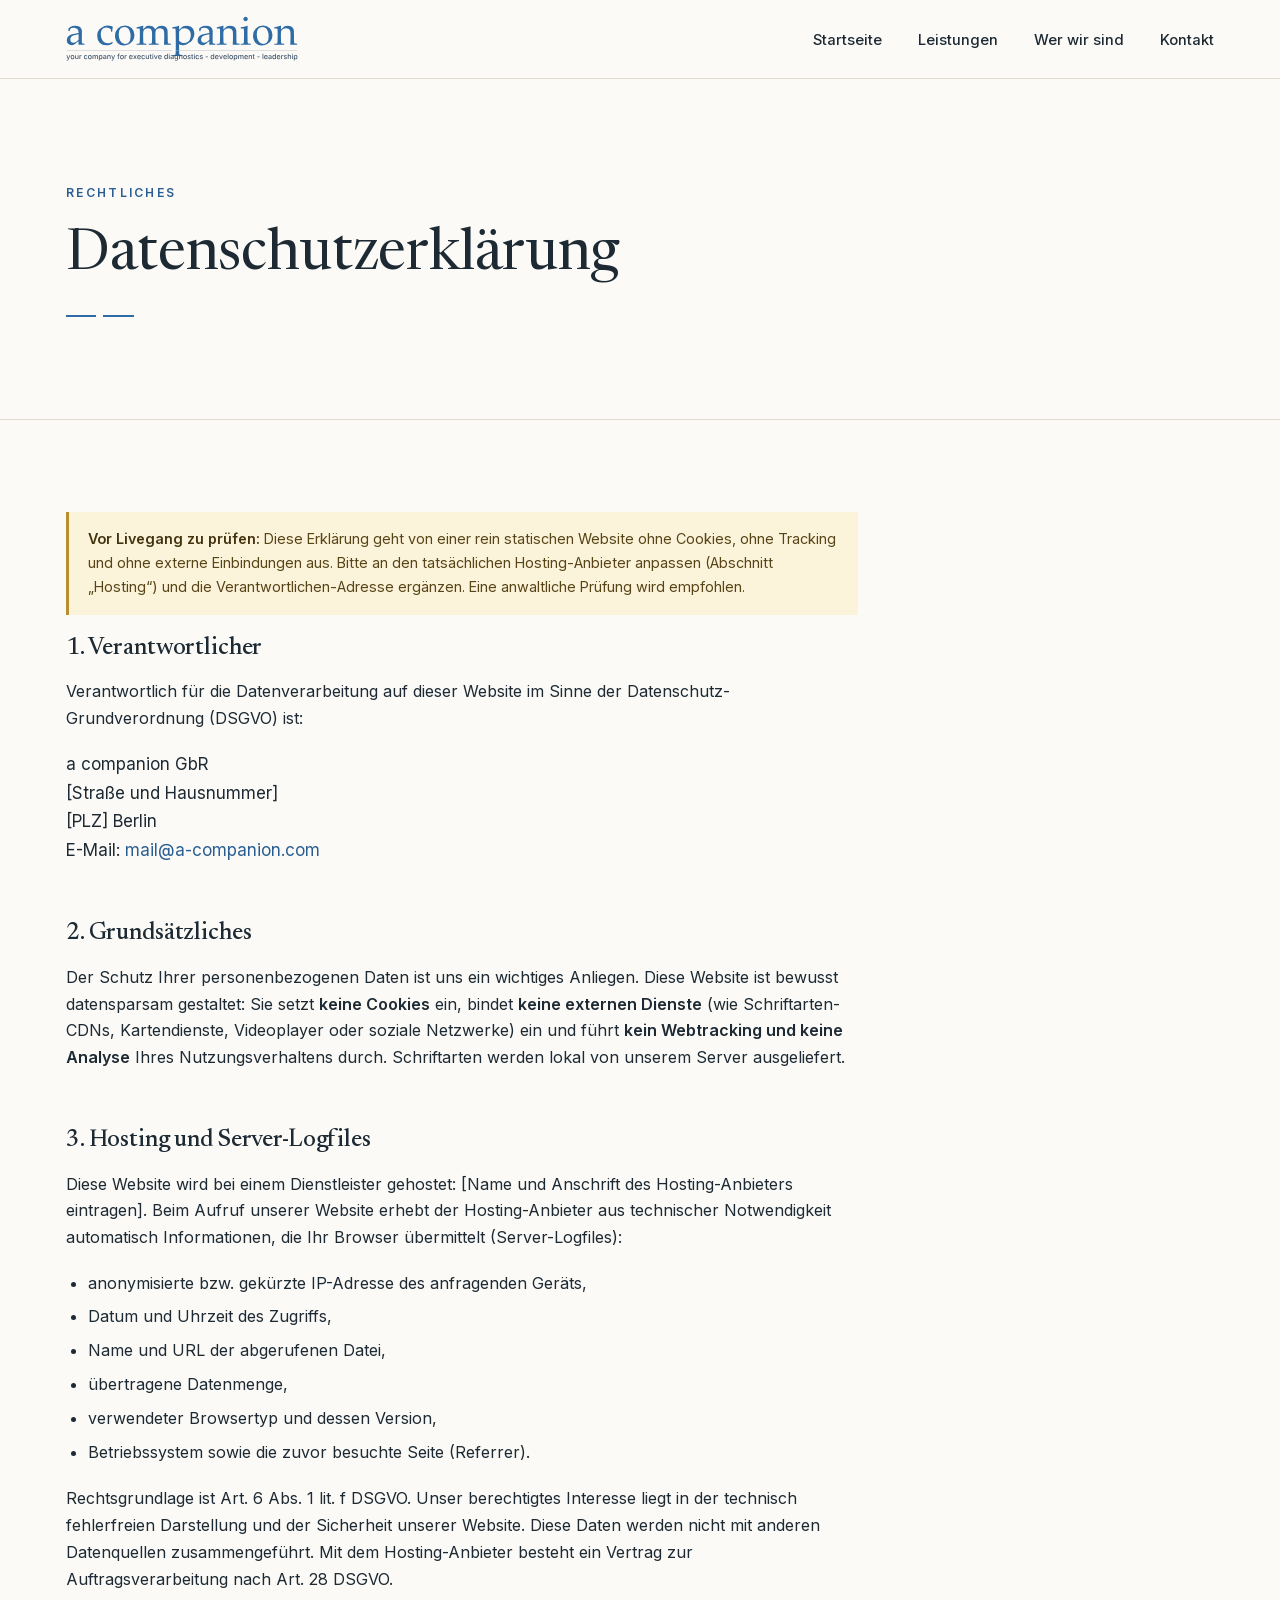
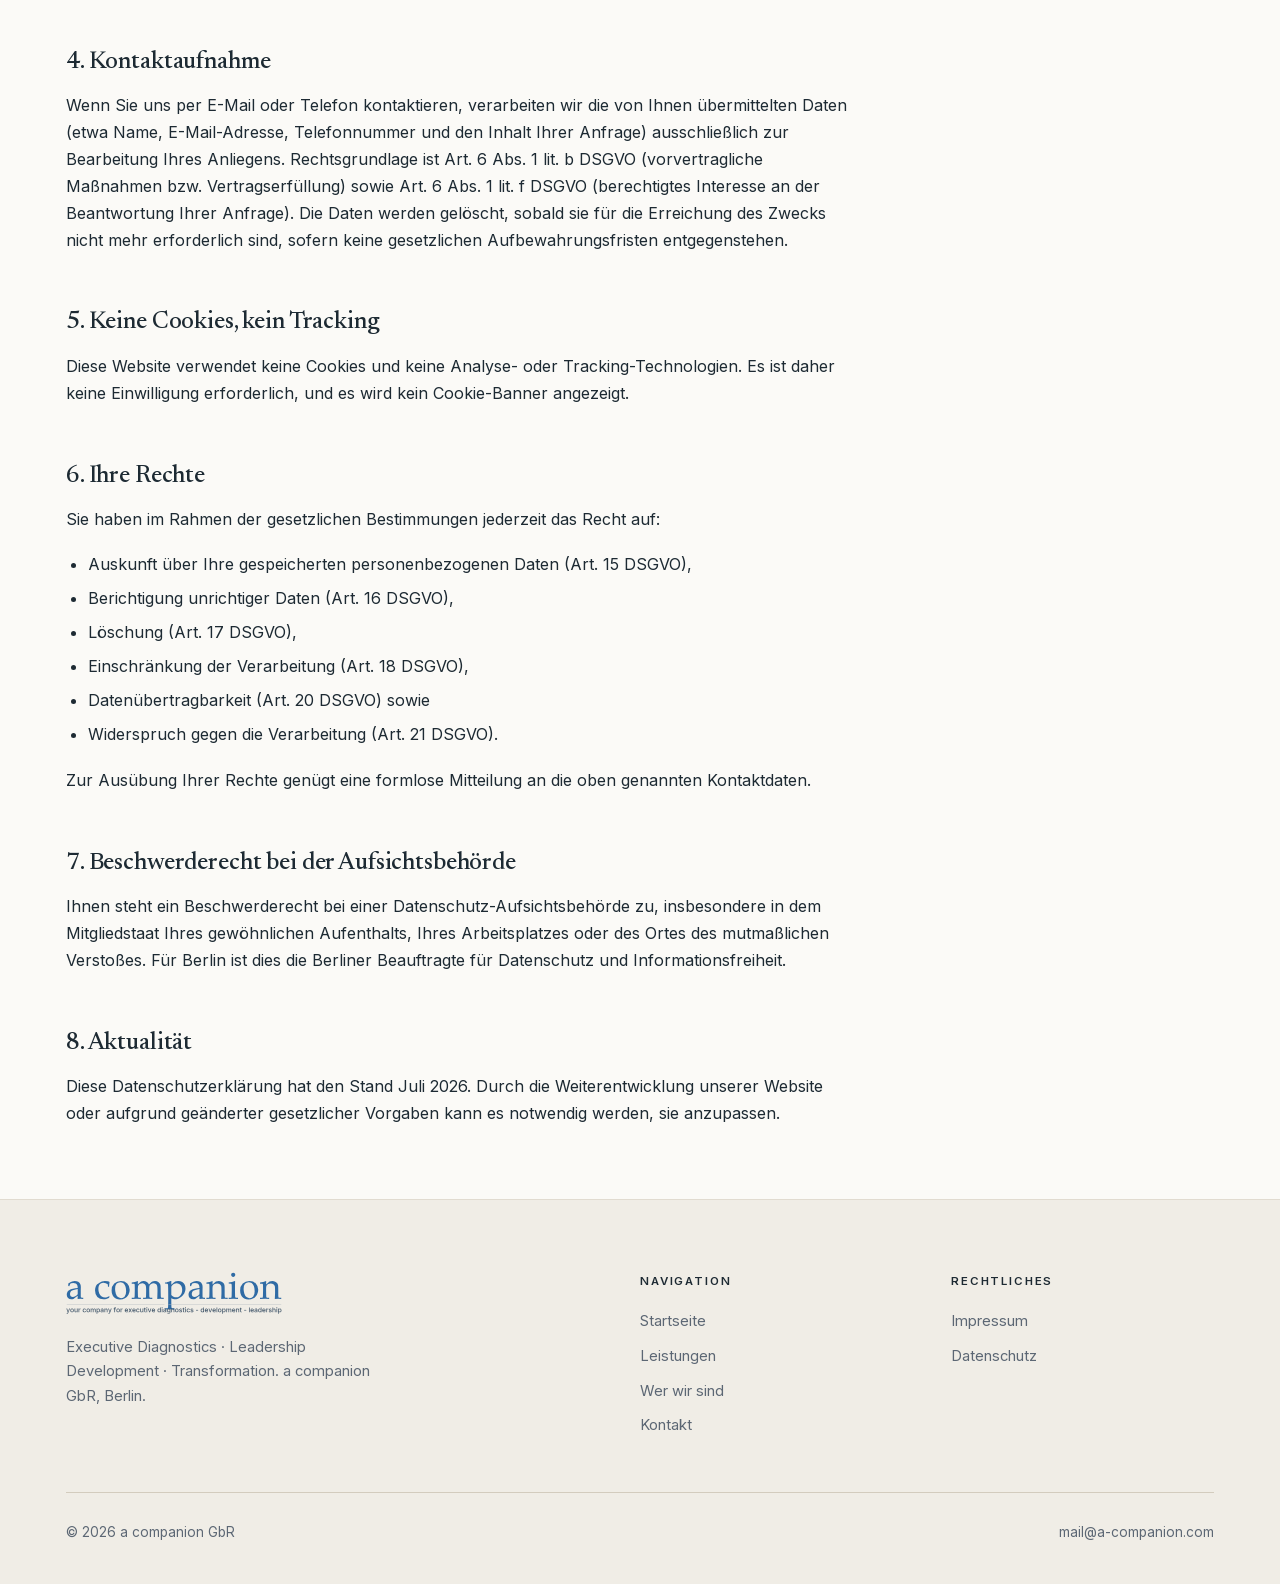
==== datenschutz.html @ d41bb412 "a companion — Website (erste Version zur Kundenabstimmung) Statische Website (HTML/CSS, kein Build):" ====
<!DOCTYPE html>
<html lang="de">
<head>
<meta charset="utf-8">
<meta name="viewport" content="width=device-width, initial-scale=1">
<title>Datenschutz — a companion</title>
<meta name="description" content="Datenschutzerklärung der a companion GbR, Berlin.">
<meta name="robots" content="noindex">
<link rel="canonical" href="https://www.a-companion.com/datenschutz.html">
<link rel="icon" href="favicon.svg" type="image/svg+xml">
<link rel="stylesheet" href="assets/css/style.css">
</head>
<body>

<a class="skip-link" href="#main">Zum Inhalt springen</a>

<header class="site-header">
  <div class="container site-header__inner">
    <a class="site-logo" href="index.html" aria-label="a companion — zur Startseite">
      <img src="assets/img/logo-a-companion-full.svg" alt="a companion — your company for executive diagnostics, development, leadership" width="232" height="46">
    </a>
    <button class="nav-toggle" aria-expanded="false" aria-controls="nav">Menü</button>
    <nav class="nav" id="nav" aria-label="Hauptnavigation">
      <ul>
        <li><a href="index.html">Startseite</a></li>
        <li><a href="leistungen.html">Leistungen</a></li>
        <li><a href="wer-wir-sind.html">Wer wir sind</a></li>
        <li><a href="kontakt.html">Kontakt</a></li>
      </ul>
    </nav>
  </div>
</header>

<main id="main">
  <section class="page-head">
    <div class="container">
      <p class="eyebrow">Rechtliches</p>
      <h1>Datenschutzerklärung</h1>
      <hr class="rule">
    </div>
  </section>

  <section class="section section--tight">
    <div class="container">
      <div class="legal">

        <div class="todo">
          <strong>Vor Livegang zu prüfen:</strong> Diese Erklärung geht von einer
          rein statischen Website ohne Cookies, ohne Tracking und ohne externe
          Einbindungen aus. Bitte an den tatsächlichen Hosting-Anbieter anpassen
          (Abschnitt „Hosting“) und die Verantwortlichen-Adresse ergänzen.
          Eine anwaltliche Prüfung wird empfohlen.
        </div>

        <h2>1. Verantwortlicher</h2>
        <p>
          Verantwortlich für die Datenverarbeitung auf dieser Website im Sinne
          der Datenschutz-Grundverordnung (DSGVO) ist:
        </p>
        <address>
          a companion GbR<br>
          [Straße und Hausnummer]<br>
          [PLZ] Berlin<br>
          E-Mail: <a href="mailto:mail@a-companion.com">mail@a-companion.com</a>
        </address>

        <h2>2. Grundsätzliches</h2>
        <p>
          Der Schutz Ihrer personenbezogenen Daten ist uns ein wichtiges
          Anliegen. Diese Website ist bewusst datensparsam gestaltet: Sie setzt
          <strong>keine Cookies</strong> ein, bindet <strong>keine externen
          Dienste</strong> (wie Schriftarten-CDNs, Kartendienste, Videoplayer
          oder soziale Netzwerke) ein und führt <strong>kein Webtracking und
          keine Analyse</strong> Ihres Nutzungsverhaltens durch. Schriftarten
          werden lokal von unserem Server ausgeliefert.
        </p>

        <h2>3. Hosting und Server-Logfiles</h2>
        <p>
          Diese Website wird bei einem Dienstleister gehostet:
          [Name und Anschrift des Hosting-Anbieters eintragen]. Beim Aufruf
          unserer Website erhebt der Hosting-Anbieter aus technischer
          Notwendigkeit automatisch Informationen, die Ihr Browser übermittelt
          (Server-Logfiles):
        </p>
        <ul>
          <li>anonymisierte bzw. gekürzte IP-Adresse des anfragenden Geräts,</li>
          <li>Datum und Uhrzeit des Zugriffs,</li>
          <li>Name und URL der abgerufenen Datei,</li>
          <li>übertragene Datenmenge,</li>
          <li>verwendeter Browsertyp und dessen Version,</li>
          <li>Betriebssystem sowie die zuvor besuchte Seite (Referrer).</li>
        </ul>
        <p>
          Rechtsgrundlage ist Art. 6 Abs. 1 lit. f DSGVO. Unser berechtigtes
          Interesse liegt in der technisch fehlerfreien Darstellung und der
          Sicherheit unserer Website. Diese Daten werden nicht mit anderen
          Datenquellen zusammengeführt. Mit dem Hosting-Anbieter besteht ein
          Vertrag zur Auftragsverarbeitung nach Art. 28 DSGVO.
        </p>

        <h2>4. Kontaktaufnahme</h2>
        <p>
          Wenn Sie uns per E-Mail oder Telefon kontaktieren, verarbeiten wir die
          von Ihnen übermittelten Daten (etwa Name, E-Mail-Adresse,
          Telefonnummer und den Inhalt Ihrer Anfrage) ausschließlich zur
          Bearbeitung Ihres Anliegens. Rechtsgrundlage ist Art. 6 Abs. 1 lit. b
          DSGVO (vorvertragliche Maßnahmen bzw. Vertragserfüllung) sowie
          Art. 6 Abs. 1 lit. f DSGVO (berechtigtes Interesse an der Beantwortung
          Ihrer Anfrage). Die Daten werden gelöscht, sobald sie für die
          Erreichung des Zwecks nicht mehr erforderlich sind, sofern keine
          gesetzlichen Aufbewahrungsfristen entgegenstehen.
        </p>

        <h2>5. Keine Cookies, kein Tracking</h2>
        <p>
          Diese Website verwendet keine Cookies und keine Analyse- oder
          Tracking-Technologien. Es ist daher keine Einwilligung erforderlich,
          und es wird kein Cookie-Banner angezeigt.
        </p>

        <h2>6. Ihre Rechte</h2>
        <p>
          Sie haben im Rahmen der gesetzlichen Bestimmungen jederzeit das Recht
          auf:
        </p>
        <ul>
          <li>Auskunft über Ihre gespeicherten personenbezogenen Daten (Art. 15 DSGVO),</li>
          <li>Berichtigung unrichtiger Daten (Art. 16 DSGVO),</li>
          <li>Löschung (Art. 17 DSGVO),</li>
          <li>Einschränkung der Verarbeitung (Art. 18 DSGVO),</li>
          <li>Datenübertragbarkeit (Art. 20 DSGVO) sowie</li>
          <li>Widerspruch gegen die Verarbeitung (Art. 21 DSGVO).</li>
        </ul>
        <p>
          Zur Ausübung Ihrer Rechte genügt eine formlose Mitteilung an die oben
          genannten Kontaktdaten.
        </p>

        <h2>7. Beschwerderecht bei der Aufsichtsbehörde</h2>
        <p>
          Ihnen steht ein Beschwerderecht bei einer Datenschutz-Aufsichtsbehörde
          zu, insbesondere in dem Mitgliedstaat Ihres gewöhnlichen Aufenthalts,
          Ihres Arbeitsplatzes oder des Ortes des mutmaßlichen Verstoßes. Für
          Berlin ist dies die Berliner Beauftragte für Datenschutz und
          Informationsfreiheit.
        </p>

        <h2>8. Aktualität</h2>
        <p>
          Diese Datenschutzerklärung hat den Stand Juli 2026. Durch die
          Weiterentwicklung unserer Website oder aufgrund geänderter gesetzlicher
          Vorgaben kann es notwendig werden, sie anzupassen.
        </p>

      </div>
    </div>
  </section>
</main>

<footer class="site-footer">
  <div class="container">
    <div class="site-footer__grid">
      <div class="site-footer__brand">
        <img src="assets/img/logo-a-companion-full.svg" alt="a companion" width="216" height="43" loading="lazy">
        <p>Executive Diagnostics · Leadership Development · Transformation. a companion GbR, Berlin.</p>
      </div>
      <div>
        <p class="footer-head">Navigation</p>
        <ul>
          <li><a href="index.html">Startseite</a></li>
          <li><a href="leistungen.html">Leistungen</a></li>
          <li><a href="wer-wir-sind.html">Wer wir sind</a></li>
          <li><a href="kontakt.html">Kontakt</a></li>
        </ul>
      </div>
      <div>
        <p class="footer-head">Rechtliches</p>
        <ul>
          <li><a href="impressum.html">Impressum</a></li>
          <li><a href="datenschutz.html">Datenschutz</a></li>
        </ul>
      </div>
    </div>
    <div class="site-footer__bottom">
      <span>© 2026 a companion GbR</span>
      <span><a href="mailto:mail@a-companion.com">mail@a-companion.com</a></span>
    </div>
  </div>
</footer>

<script src="assets/js/nav.js" defer></script>
</body>
</html>
---- assets/css/style.css ----
/* ==========================================================================
   a companion — Stylesheet
   Editorial-Advisory-Design. Navy-dominant, warme Neutraltöne, Newsreader/Inter.
   Farben aus dem Logo: Blau #5A83AB. Bewusst ein einziger, heller Bildwelt-Modus
   mit dunklen Navy-Sektionen (wie eine gedruckte Publikation).
   ========================================================================== */

/* --- Fonts (selbst gehostet — keine externen Requests, DSGVO) -------------- */

@font-face {
  font-family: 'Newsreader';
  font-style: normal;
  font-weight: 400 600;
  font-display: swap;
  src: url(../fonts/newsreader-normal-latin.woff2) format('woff2');
  unicode-range: U+0000-00FF, U+0131, U+0152-0153, U+02BB-02BC, U+02C6, U+02DA, U+02DC, U+0304, U+0308, U+0329, U+2000-206F, U+20AC, U+2122, U+2191, U+2193, U+2212, U+2215, U+FEFF, U+FFFD;
}
@font-face {
  font-family: 'Newsreader';
  font-style: normal;
  font-weight: 400 600;
  font-display: swap;
  src: url(../fonts/newsreader-normal-latin-ext.woff2) format('woff2');
  unicode-range: U+0100-02BA, U+02BD-02C5, U+02C7-02CC, U+02CE-02D7, U+02DD-02FF, U+0304, U+0308, U+0329, U+1D00-1DBF, U+1E00-1E9F, U+1EF2-1EFF, U+2020, U+20A0-20AB, U+20AD-20C0, U+2113, U+2C60-2C7F, U+A720-A7FF;
}
@font-face {
  font-family: 'Newsreader';
  font-style: italic;
  font-weight: 400 600;
  font-display: swap;
  src: url(../fonts/newsreader-italic-latin.woff2) format('woff2');
  unicode-range: U+0000-00FF, U+0131, U+0152-0153, U+02BB-02BC, U+02C6, U+02DA, U+02DC, U+0304, U+0308, U+0329, U+2000-206F, U+20AC, U+2122, U+2191, U+2193, U+2212, U+2215, U+FEFF, U+FFFD;
}
@font-face {
  font-family: 'Newsreader';
  font-style: italic;
  font-weight: 400 600;
  font-display: swap;
  src: url(../fonts/newsreader-italic-latin-ext.woff2) format('woff2');
  unicode-range: U+0100-02BA, U+02BD-02C5, U+02C7-02CC, U+02CE-02D7, U+02DD-02FF, U+0304, U+0308, U+0329, U+1D00-1DBF, U+1E00-1E9F, U+1EF2-1EFF, U+2020, U+20A0-20AB, U+20AD-20C0, U+2113, U+2C60-2C7F, U+A720-A7FF;
}
@font-face {
  font-family: 'Inter';
  font-style: normal;
  font-weight: 400 600;
  font-display: swap;
  src: url(../fonts/inter-var-latin.woff2) format('woff2');
  unicode-range: U+0000-00FF, U+0131, U+0152-0153, U+02BB-02BC, U+02C6, U+02DA, U+02DC, U+0304, U+0308, U+0329, U+2000-206F, U+20AC, U+2122, U+2191, U+2193, U+2212, U+2215, U+FEFF, U+FFFD;
}
@font-face {
  font-family: 'Inter';
  font-style: normal;
  font-weight: 400 600;
  font-display: swap;
  src: url(../fonts/inter-var-latin-ext.woff2) format('woff2');
  unicode-range: U+0100-02BA, U+02BD-02C5, U+02C7-02CC, U+02CE-02D7, U+02DD-02FF, U+0304, U+0308, U+0329, U+1D00-1DBF, U+1E00-1E9F, U+1EF2-1EFF, U+2020, U+20A0-20AB, U+20AD-20C0, U+2113, U+2C60-2C7F, U+A720-A7FF;
}

/* --- Design Tokens -------------------------------------------------------- */

:root {
  /* Ground & Flächen — warm gewählt, nicht kaltes Grau */
  --paper:      #FBFAF7;   /* warmes Off-White, Hauptfläche */
  --tint:       #F0EDE6;   /* warmes Elfenbein, ruhige Abschnitte */
  --surface:    #FFFFFF;   /* Karten auf getönten Flächen */

  /* Tinten */
  --ink:        #1D2A33;   /* Fließtext, Überschriften (12.9:1 auf paper) */
  --muted:      #5C6774;   /* Sekundärtext (5.6:1 auf paper) */

  /* Navy — dunkle Sektionen */
  --navy:       #142A3E;   /* Hero, dunkle Flächen */
  --navy-2:     #1C3A54;

  /* Blau — aus dem Logo (kräftigere Fassung) */
  --blue:       #2F6BA5;   /* nur Deko, Linien, Großschrift */
  --blue-ink:   #2A5E92;   /* Links/Kleinakzente auf hell (6.3:1) */
  --blue-soft:  #9DBBD6;   /* Eyebrows/Akzente auf Navy (7.4:1) */

  /* Linien */
  --line:       #E1DBD0;   /* warme Haarlinie auf hell */
  --line-2:     #D3CCBE;
  --line-dark:  rgba(157,187,214,.24);

  /* Typo */
  --serif: 'Newsreader', 'Iowan Old Style', Georgia, 'Times New Roman', serif;
  --sans:  'Inter', -apple-system, BlinkMacSystemFont, 'Segoe UI', Roboto, Helvetica, Arial, sans-serif;

  /* Raum */
  --container: 1200px;
  --gutter: 26px;
  --section: 120px;
}

@media (max-width: 900px) {
  :root { --section: 76px; --gutter: 20px; }
}

/* --- Reset ---------------------------------------------------------------- */

*, *::before, *::after { box-sizing: border-box; }
html { -webkit-text-size-adjust: 100%; scroll-behavior: smooth; }

body {
  margin: 0;
  background: var(--paper);
  color: var(--ink);
  font-family: var(--sans);
  font-size: 17px;
  line-height: 1.68;
  -webkit-font-smoothing: antialiased;
  text-rendering: optimizeLegibility;
}

img { max-width: 100%; height: auto; display: block; }
ul { margin: 0; padding: 0; list-style: none; }

a { color: var(--blue-ink); text-decoration: none; }
a:hover { text-decoration: underline; text-underline-offset: 3px; }

:focus-visible {
  outline: 2px solid var(--blue-ink);
  outline-offset: 3px;
  border-radius: 2px;
}

::selection { background: rgba(90,131,171,.24); }

@media (prefers-reduced-motion: reduce) {
  html { scroll-behavior: auto; }
  *, *::before, *::after {
    animation-duration: .01ms !important;
    transition-duration: .01ms !important;
  }
}

/* --- Layout-Bausteine ----------------------------------------------------- */

.container {
  max-width: var(--container);
  margin-inline: auto;
  padding-inline: var(--gutter);
}

.section { padding-block: var(--section); }
.section--tint { background: var(--tint); }
.section--tight { padding-block: calc(var(--section) * .6); }

.measure { max-width: 62ch; }

.skip-link {
  position: absolute;
  left: -9999px; top: 0; z-index: 100;
  background: var(--navy); color: #fff; padding: 12px 20px;
}
.skip-link:focus { left: 14px; top: 14px; }

/* --- Typografie ----------------------------------------------------------- */

h1, h2, h3, h4 {
  font-family: var(--serif);
  font-weight: 500;
  color: var(--ink);
  line-height: 1.14;
  letter-spacing: -0.006em;
  margin: 0;
  text-wrap: balance;
}

h1 { font-size: clamp(2.3rem, 1.5rem + 2.8vw, 3.6rem); font-weight: 400; }
h2 { font-size: clamp(1.75rem, 1.3rem + 1.8vw, 2.6rem); }
h3 { font-size: clamp(1.3rem, 1.14rem + .6vw, 1.55rem); }

p { margin: 0 0 1.15em; }
p:last-child { margin-bottom: 0; }

em, i { font-style: italic; }

/* Tracked Uppercase-Label */
.eyebrow {
  font-family: var(--sans);
  font-size: .76rem;
  font-weight: 600;
  letter-spacing: .19em;
  text-transform: uppercase;
  color: var(--blue-ink);
  margin: 0 0 20px;
}

/* Signatur-Zierelement: kurze Linie mit Lücke — Echo der Logo-Grundlinie */
.rule {
  --gap: 7px;
  width: 68px; height: 2px; border: 0;
  margin: 26px 0 34px;
  background:
    linear-gradient(var(--blue), var(--blue)) left / 30px 100% no-repeat,
    linear-gradient(var(--blue), var(--blue)) right / 31px 100% no-repeat;
  background-color: transparent;
}

.lede {
  font-family: var(--serif);
  font-weight: 400;
  font-size: clamp(1.2rem, 1.06rem + .55vw, 1.5rem);
  line-height: 1.5;
  color: var(--ink);
  letter-spacing: -0.003em;
}

.section-head { margin-bottom: 62px; max-width: 40ch; }
.section-head .lede { color: var(--muted); }

/* --- Header --------------------------------------------------------------- */

.site-header {
  position: sticky; top: 0; z-index: 50;
  background: rgba(251, 250, 247, .86);
  backdrop-filter: saturate(140%) blur(12px);
  border-bottom: 1px solid var(--line);
}

.site-header__inner {
  display: flex; align-items: center; justify-content: space-between;
  gap: 24px; min-height: 78px;
}

.site-logo { display: block; flex-shrink: 0; }
.site-logo img { width: 232px; }
.site-logo:hover { text-decoration: none; }
@media (max-width: 480px) { .site-logo img { width: 196px; } }

.nav ul { display: flex; align-items: center; gap: 36px; }

.nav a {
  font-size: .92rem; font-weight: 500; color: var(--ink);
  padding-block: 6px; position: relative;
}
.nav a::after {
  content: ''; position: absolute; left: 0; right: 100%; bottom: 0;
  height: 1.5px; background: var(--blue); transition: right .22s ease;
}
.nav a:hover { text-decoration: none; }
.nav a:hover::after { right: 0; }
.nav a[aria-current="page"] { color: var(--blue-ink); }
.nav a[aria-current="page"]::after { right: 0; }

.nav-toggle {
  display: none; background: none; border: 1px solid var(--line-2);
  border-radius: 3px; padding: 9px 13px; cursor: pointer;
  font: inherit; font-size: .85rem; color: var(--ink);
}

@media (max-width: 860px) {
  .nav-toggle { display: block; }
  .nav {
    display: none; position: absolute; top: 100%; left: 0; right: 0;
    background: var(--paper); border-bottom: 1px solid var(--line);
    box-shadow: 0 14px 30px rgba(20, 42, 62, .1);
  }
  .nav[data-open="true"] { display: block; }
  .nav ul { flex-direction: column; align-items: stretch; gap: 0; padding: 6px var(--gutter) 18px; }
  .nav a { display: block; padding: 15px 0; border-bottom: 1px solid var(--line); }
  .nav a::after { display: none; }
}

/* --- Hero (Navy, editorial, mit Doppelporträt) ---------------------------- */

.hero {
  position: relative;
  background: var(--navy);
  color: #fff;
  overflow: hidden;
}
.hero::before {  /* weiche Tiefe rechts oben */
  content: ''; position: absolute; inset: 0;
  background:
    radial-gradient(58% 70% at 88% 8%, rgba(90,131,171,.34), rgba(90,131,171,0) 60%),
    radial-gradient(40% 55% at 6% 100%, rgba(90,131,171,.16), rgba(90,131,171,0) 60%);
  pointer-events: none;
}
.hero__inner {
  position: relative; z-index: 1;
  display: grid;
  grid-template-columns: minmax(0, 1.05fr) minmax(0, .95fr);
  gap: clamp(40px, 5vw, 88px);
  align-items: center;
  padding-block: clamp(72px, 4rem + 6vw, 132px);
}
@media (max-width: 940px) {
  .hero__inner { grid-template-columns: 1fr; gap: 52px; padding-block: 64px 72px; }
}

.hero__eyebrow {
  font-family: var(--sans);
  font-size: .76rem; font-weight: 600; letter-spacing: .2em;
  text-transform: uppercase; color: var(--blue-soft);
  margin: 0 0 26px;
}
.hero__headline {
  font-family: var(--serif); font-weight: 400;
  font-size: clamp(2.9rem, 1.9rem + 4.4vw, 5.4rem);
  line-height: 1.02; letter-spacing: -0.018em;
  margin: 0; color: #fff; text-wrap: balance;
}
.hero__headline em { font-style: italic; color: var(--blue-soft); }
.hero__lede {
  font-family: var(--serif); font-weight: 400;
  font-size: clamp(1.16rem, 1.02rem + .55vw, 1.42rem);
  line-height: 1.5; letter-spacing: -0.003em;
  color: rgba(255,255,255,.82);
  max-width: 42ch; margin: 30px 0 0;
}
.hero__cta { display: flex; flex-wrap: wrap; gap: 14px; margin-top: 40px; }

/* Doppelporträt — gleichberechtigt, editoriale Anmutung */
.hero__gallery { display: grid; grid-template-columns: 1fr 1fr; gap: 20px; }
@media (max-width: 940px)  { .hero__gallery { max-width: 520px; } }
@media (max-width: 420px)  { .hero__gallery { grid-template-columns: 1fr 1fr; gap: 12px; } }

.portrait { margin: 0; }
.portrait:nth-child(2) { margin-top: 34px; }        /* dezenter Versatz */
@media (max-width: 940px) { .portrait:nth-child(2) { margin-top: 0; } }

.portrait__frame {
  aspect-ratio: 4 / 5; overflow: hidden;
  background: rgba(255,255,255,.05);
  border: 1px solid rgba(255,255,255,.16);
}
.portrait__frame img { width: 100%; height: 100%; object-fit: cover; }
.portrait figcaption {
  margin-top: 14px; font-family: var(--sans);
}
.portrait__name {
  display: block; font-size: .92rem; font-weight: 600; color: #fff;
  letter-spacing: .005em;
}
.portrait__role {
  display: block; font-size: .74rem; color: var(--blue-soft);
  letter-spacing: .04em; margin-top: 3px;
}

/* Seiten-Kopf für Unterseiten */
.page-head {
  padding-block: clamp(64px, 3rem + 5vw, 104px) clamp(40px, 2rem + 3vw, 68px);
  border-bottom: 1px solid var(--line);
}
.page-head .lede { color: var(--muted); margin-top: 4px; }

/* --- Buttons -------------------------------------------------------------- */

.btn {
  display: inline-flex; align-items: center; gap: 10px;
  font-family: var(--sans); font-size: .95rem; font-weight: 500;
  padding: 15px 28px; border: 1px solid transparent; border-radius: 2px;
  transition: background-color .18s ease, color .18s ease, border-color .18s ease;
}
.btn:hover { text-decoration: none; }
.btn--primary { background: var(--blue-ink); color: #fff; border-color: var(--blue-ink); }
.btn--primary:hover { background: #24425f; border-color: #24425f; }
.btn--ghost { background: transparent; color: var(--blue-ink); border-color: var(--line-2); }
.btn--ghost:hover { background: var(--ink); color: #fff; border-color: var(--ink); }

.btn-row { display: flex; flex-wrap: wrap; gap: 14px; margin-top: 40px; }

/* Hero-Buttons: hell auf dunkel */
.hero .btn--primary { background: #fff; color: var(--navy); border-color: #fff; }
.hero .btn--primary:hover { background: rgba(255,255,255,.86); }
.hero .btn--ghost { color: #fff; border-color: rgba(255,255,255,.42); }
.hero .btn--ghost:hover { background: rgba(255,255,255,.1); border-color: #fff; }

/* Textlink mit Pfeil */
.link-arrow {
  font-family: var(--sans); font-size: .82rem; font-weight: 600;
  letter-spacing: .04em; color: var(--blue-ink);
  display: inline-flex; align-items: center; gap: 9px;
}
.link-arrow::after {
  content: '→'; display: inline-block; transition: transform .18s ease;
}
.link-arrow:hover { text-decoration: none; }
.link-arrow:hover::after { transform: translateX(5px); }

/* --- Grids ---------------------------------------------------------------- */

.grid { display: grid; gap: 44px; }
.grid--3 { grid-template-columns: repeat(3, 1fr); }
.grid--2 { grid-template-columns: repeat(2, 1fr); }
.split { display: grid; grid-template-columns: minmax(0, 5fr) minmax(0, 7fr); gap: clamp(32px, 5vw, 80px); }

@media (max-width: 900px) {
  .grid--3, .grid--2 { grid-template-columns: 1fr; gap: 48px; }
  .split { grid-template-columns: 1fr; gap: 32px; }
}

/* --- Leistungsfeld-Karte (Startseite) ------------------------------------- */

.field {
  display: flex; flex-direction: column;
  padding-top: 30px; border-top: 1px solid var(--line-2);
  position: relative;
}
.field::before {
  content: ''; position: absolute; top: -1px; left: 0;
  width: 44px; height: 2px; background: var(--blue);
}
.field__num {
  font-family: var(--serif); font-style: italic;
  font-size: 1rem; color: var(--blue-ink); margin-bottom: 12px;
}
.field h3 { margin-bottom: 14px; }
.field p { color: var(--muted); font-size: 1rem; }
.field .link-arrow { margin-top: 24px; }

/* --- Branchenliste -------------------------------------------------------- */

.tags { display: flex; flex-wrap: wrap; gap: 10px; margin-top: 6px; }
.tags li {
  border: 1px solid var(--line-2); border-radius: 2px;
  padding: 9px 17px; font-size: .9rem; color: var(--ink); background: var(--surface);
}

/* --- Partner-Teaser (Startseite) ------------------------------------------ */

.person-teaser__photo {
  aspect-ratio: 4 / 5; overflow: hidden; background: var(--tint);
  margin-bottom: 28px;
}
.person-teaser__photo img { width: 100%; height: 100%; object-fit: cover; transition: transform .5s ease; }
.person-teaser:hover .person-teaser__photo img { transform: scale(1.03); }
.person-teaser h3 { margin-bottom: 5px; }
.person-teaser__role {
  font-family: var(--sans); font-size: .82rem; color: var(--blue-ink);
  font-weight: 600; letter-spacing: .03em; margin-bottom: 18px;
}
.person-teaser p { color: var(--muted); font-size: 1rem; }
.person-teaser .link-arrow { margin-top: 22px; }

/* --- Zitat / Pull-Phrase -------------------------------------------------- */

.pull {
  font-family: var(--serif); font-weight: 400;
  font-size: clamp(1.5rem, 1.1rem + 1.8vw, 2.35rem);
  line-height: 1.28; letter-spacing: -0.01em;
  color: var(--ink); text-wrap: balance; margin: 0;
}
.pull em { font-style: italic; color: var(--blue-ink); }

/* --- Leistungs-Blöcke (Unterseite) ---------------------------------------- */

.service { padding-block: var(--section); border-bottom: 1px solid var(--line); }
.service:last-of-type { border-bottom: 0; }
.service__grid {
  display: grid; grid-template-columns: minmax(0, 5fr) minmax(0, 6fr);
  gap: clamp(32px, 5vw, 78px); align-items: start;
}
@media (max-width: 960px) { .service__grid { grid-template-columns: 1fr; gap: 40px; } }

.service__intro { position: sticky; top: 108px; }
@media (max-width: 960px) { .service__intro { position: static; } }

.service__num {
  font-family: var(--serif); font-style: italic;
  font-size: 1.15rem; color: var(--blue-ink); margin-bottom: 12px;
}

.checklist li {
  position: relative; padding: 16px 0 16px 30px;
  border-bottom: 1px solid var(--line); font-size: 1rem;
}
.checklist li:first-child { padding-top: 0; }
.checklist li:first-child::before { top: 7px; }
.checklist li:last-child { border-bottom: 0; }
.checklist li::before {
  content: ''; position: absolute; left: 2px; top: 23px;
  width: 13px; height: 1px; background: var(--blue);
}

.claim-box {
  margin-top: 40px; padding: 28px 30px; background: var(--surface);
  border: 1px solid var(--line); border-left: 2px solid var(--blue);
}
.claim-box p.claim-box__label {
  font-family: var(--sans); font-size: .72rem; font-weight: 600; font-style: normal;
  letter-spacing: .16em; text-transform: uppercase; color: var(--blue-ink);
  line-height: 1.4; margin: 0 0 10px;
}
.claim-box p {
  font-family: var(--serif); font-size: 1.24rem; font-style: italic;
  line-height: 1.4; color: var(--ink); margin: 0;
}

/* --- Profil (Wer wir sind) ------------------------------------------------ */

.profile { padding-block: var(--section); border-bottom: 1px solid var(--line); }
.profile:last-of-type { border-bottom: 0; }
.profile__grid {
  display: grid; grid-template-columns: minmax(0, 4fr) minmax(0, 7fr);
  gap: clamp(32px, 5vw, 76px); align-items: start;
}
@media (max-width: 960px) { .profile__grid { grid-template-columns: 1fr; gap: 40px; } }

.profile__aside { position: sticky; top: 108px; }
@media (max-width: 960px) { .profile__aside { position: static; max-width: 360px; } }

.profile__photo {
  aspect-ratio: 4 / 5; overflow: hidden; background: var(--tint); margin-bottom: 28px;
}
.profile__photo img { width: 100%; height: 100%; object-fit: cover; }
.profile__name { margin-bottom: 7px; }
.profile__role {
  font-family: var(--sans); font-size: .88rem; font-weight: 500;
  color: var(--blue-ink); line-height: 1.5;
}
.profile__contact {
  margin-top: 24px; padding-top: 22px; border-top: 1px solid var(--line);
  font-size: .92rem; color: var(--muted);
}
.profile__contact li + li { margin-top: 6px; }

.block + .block { margin-top: 52px; }
.block__title {
  font-family: var(--sans); font-size: .74rem; font-weight: 600;
  letter-spacing: .16em; text-transform: uppercase; color: var(--blue-ink);
  padding-bottom: 13px; margin-bottom: 24px; border-bottom: 1px solid var(--line-2);
}

.bullets li {
  position: relative; padding-left: 23px; margin-bottom: 14px; font-size: 1rem;
}
.bullets li:last-child { margin-bottom: 0; }
.bullets li::before {
  content: ''; position: absolute; left: 0; top: .7em;
  width: 11px; height: 1px; background: var(--blue);
}

.timeline li {
  display: grid; grid-template-columns: 122px 1fr; gap: 22px;
  padding: 18px 0; border-bottom: 1px solid var(--line);
}
.timeline li:last-child { border-bottom: 0; }
@media (max-width: 560px) { .timeline li { grid-template-columns: 1fr; gap: 4px; } }

.timeline__when {
  font-family: var(--sans); font-size: .85rem; font-weight: 500;
  color: var(--blue-ink); padding-top: 3px; font-variant-numeric: tabular-nums;
}
.timeline__what { font-size: 1rem; }
.timeline__what strong { font-weight: 600; }
.timeline__what span { display: block; color: var(--muted); font-size: .95rem; margin-top: 3px; }

/* --- Kontakt -------------------------------------------------------------- */

.contact-card { border: 1px solid var(--line); background: var(--surface); padding: 42px; }
.contact-card h3 { margin-bottom: 6px; }
.contact-card__role {
  font-family: var(--sans); font-size: .85rem; color: var(--blue-ink);
  font-weight: 600; letter-spacing: .03em; margin-bottom: 26px;
}
.contact-card dl { margin: 0; }
.contact-card dt {
  font-family: var(--sans); font-size: .72rem; font-weight: 600;
  letter-spacing: .13em; text-transform: uppercase; color: var(--muted); margin-bottom: 3px;
}
.contact-card dd { margin: 0 0 18px; font-size: 1.06rem; }
.contact-card dd:last-child { margin-bottom: 0; }

/* --- Dunkle Sektion / CTA ------------------------------------------------- */

.cta { position: relative; background: var(--navy); color: #fff; overflow: hidden; }
.cta::before {
  content: ''; position: absolute; inset: 0;
  background: radial-gradient(50% 80% at 82% 12%, rgba(90,131,171,.28), rgba(90,131,171,0) 60%);
  pointer-events: none;
}
.cta .container { position: relative; z-index: 1; padding-block: clamp(72px, 4rem + 4vw, 116px); }
.cta h2 { color: #fff; }
.cta .pull { color: #fff; }
.cta .pull em { color: var(--blue-soft); }
.cta p { color: rgba(255,255,255,.78); max-width: 52ch; }
.cta .btn--primary { background: #fff; color: var(--navy); border-color: #fff; }
.cta .btn--primary:hover { background: rgba(255,255,255,.86); }
.cta .btn--ghost { color: #fff; border-color: rgba(255,255,255,.42); }
.cta .btn--ghost:hover { background: rgba(255,255,255,.1); border-color: #fff; }

/* --- Footer --------------------------------------------------------------- */

.site-footer {
  background: var(--tint);
  border-top: 1px solid var(--line);
  padding-block: 72px 40px; font-size: .92rem;
}
.site-footer__grid {
  display: grid; grid-template-columns: 2fr 1fr 1fr; gap: 48px; padding-bottom: 44px;
}
@media (max-width: 860px) {
  .site-footer__grid { grid-template-columns: 1fr 1fr; gap: 40px; }
  .site-footer__brand { grid-column: 1 / -1; }
}
.site-footer__brand img { width: 216px; margin-bottom: 20px; }
.site-footer__brand p { color: var(--muted); max-width: 36ch; font-size: .92rem; }

.footer-head {
  font-family: var(--sans); font-size: .72rem; font-weight: 600;
  letter-spacing: .16em; text-transform: uppercase; color: var(--ink); margin-bottom: 18px;
}
.site-footer li { margin-bottom: 10px; }
.site-footer a { color: var(--muted); }
.site-footer a:hover { color: var(--blue-ink); }

.site-footer__bottom {
  border-top: 1px solid var(--line-2); padding-top: 28px;
  display: flex; flex-wrap: wrap; justify-content: space-between; gap: 14px;
  color: var(--muted); font-size: .85rem;
}

/* --- Rechtstexte ---------------------------------------------------------- */

.legal { max-width: 72ch; }
.legal h2 { font-size: 1.5rem; margin-top: 56px; margin-bottom: 16px; }
.legal h2:first-of-type { margin-top: 0; }
.legal h3 { font-size: 1.12rem; margin-top: 32px; margin-bottom: 10px; }
.legal p, .legal li { font-size: 1rem; }
.legal ul { list-style: disc; padding-left: 22px; margin-bottom: 1.15em; }
.legal li { margin-bottom: 7px; }
.legal address { font-style: normal; margin-bottom: 1.15em; }

/* Sichtbarer TODO-Marker für den Kunden — vor Livegang entfernen */
.todo {
  background: #FBF3DA; border-left: 3px solid #B9902F;
  padding: 15px 19px; margin: 20px 0; font-size: .9rem; color: #574417;
}
.todo strong { color: #43340F; }
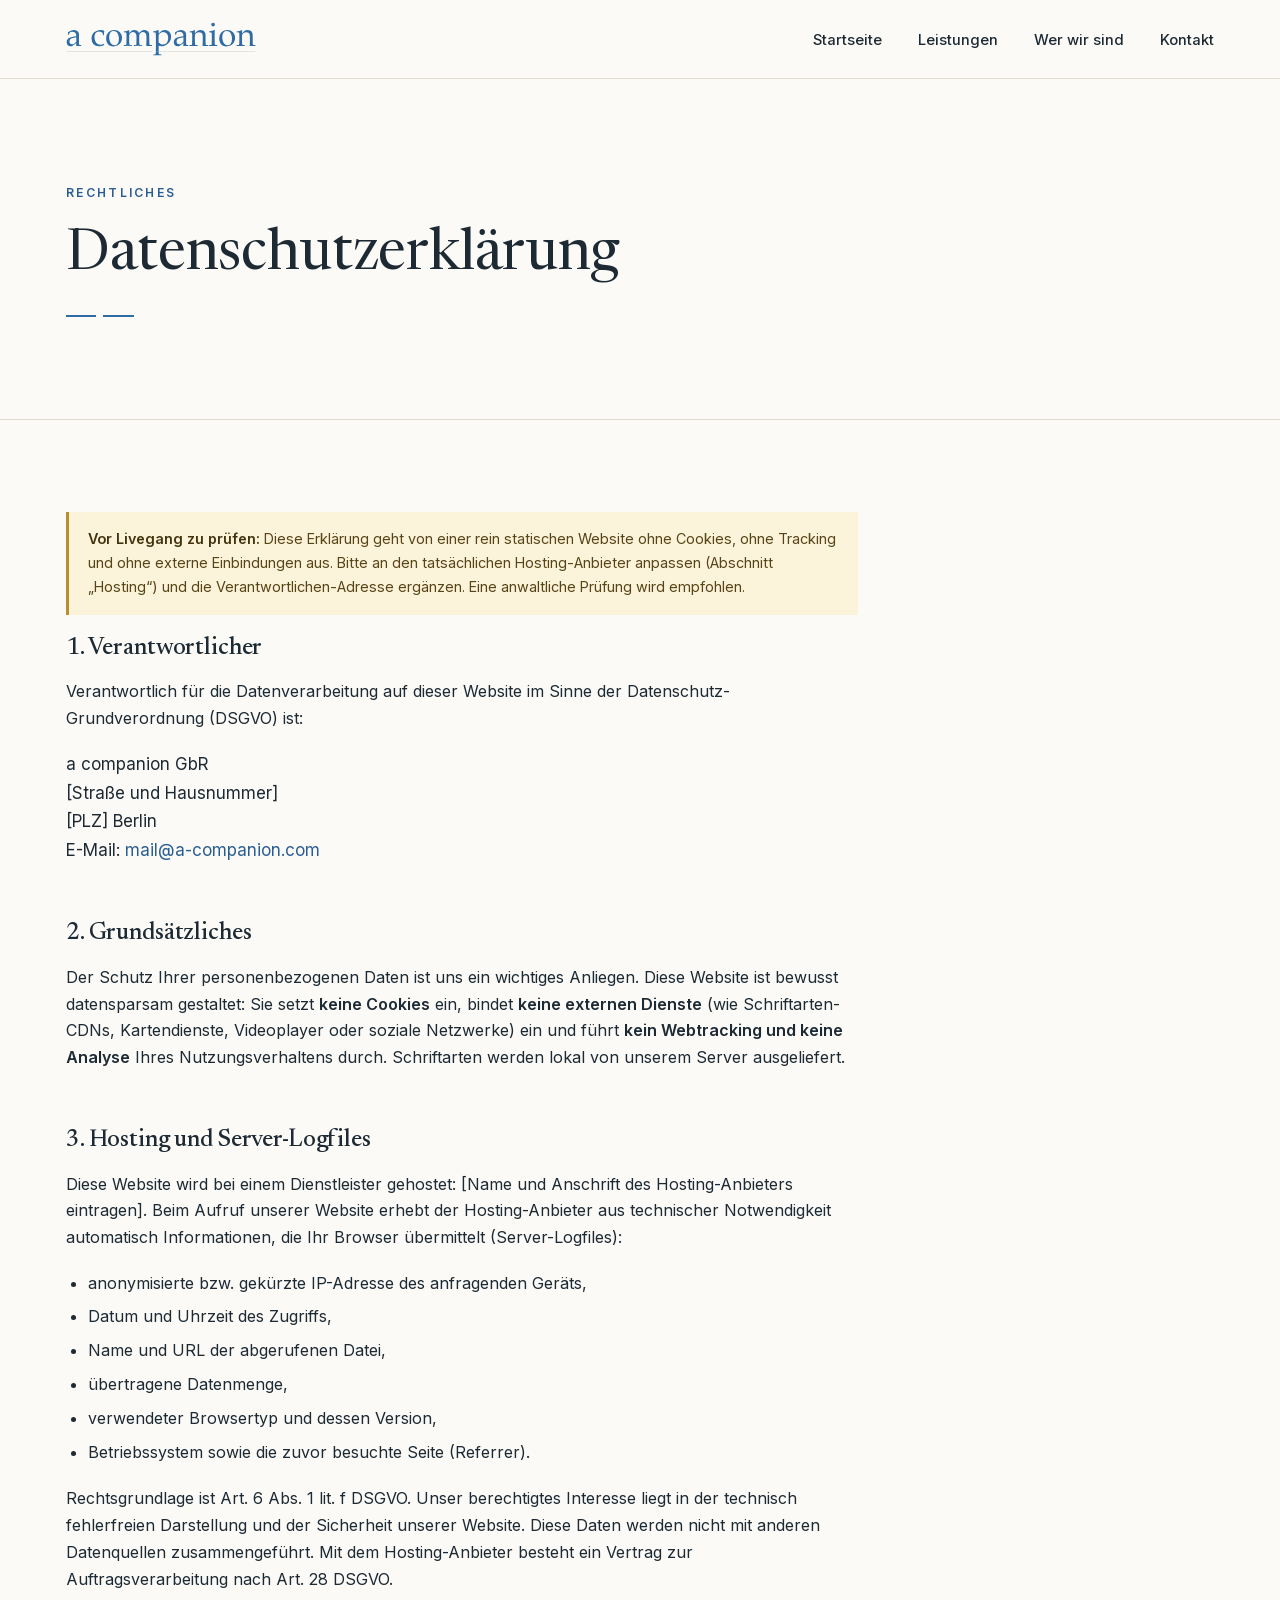
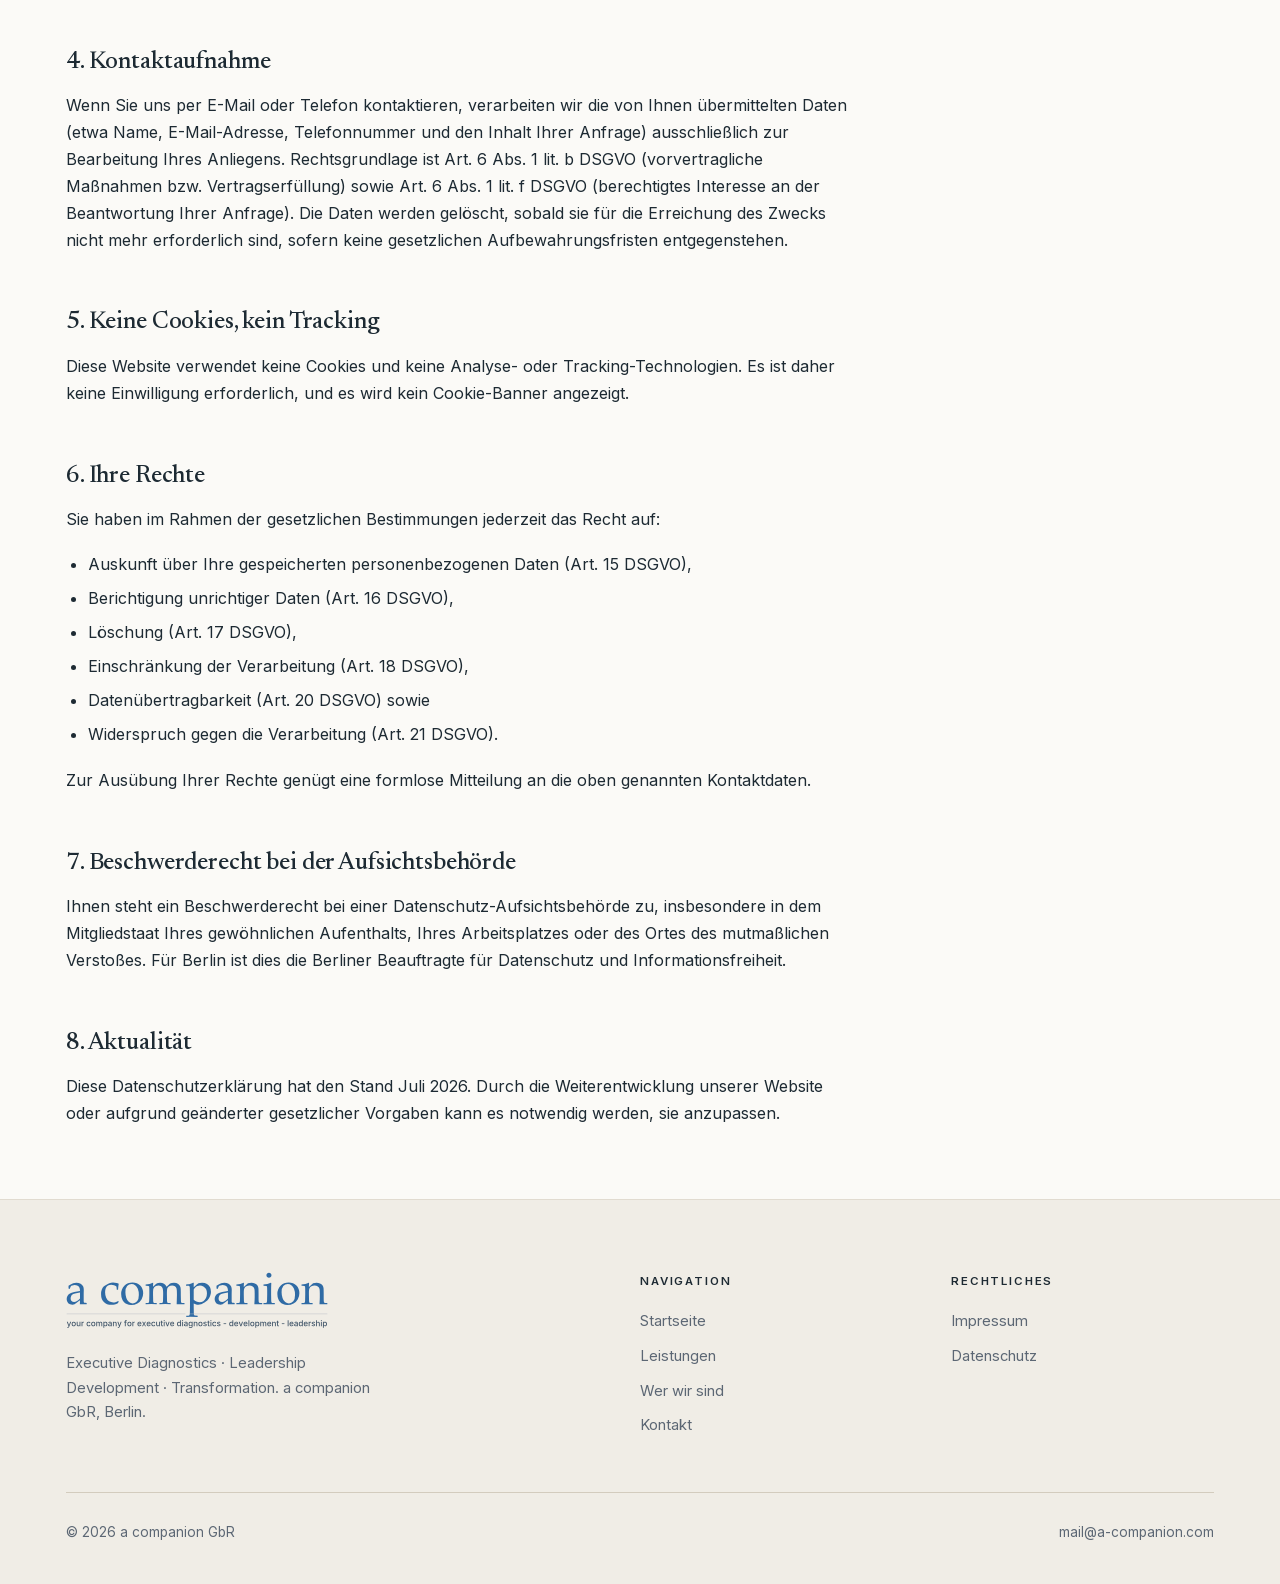
==== commit 306770dc: "Header: klar lesbare Wortmarke statt Volllogo; Claim in den Footer Die Unterzeile war bei Headergröß" ====
--- a/datenschutz.html
+++ b/datenschutz.html
@@ -17,7 +17,7 @@
 <header class="site-header">
   <div class="container site-header__inner">
     <a class="site-logo" href="index.html" aria-label="a companion — zur Startseite">
-      <img src="assets/img/logo-a-companion-full.svg" alt="a companion — your company for executive diagnostics, development, leadership" width="232" height="46">
+      <img src="assets/img/logo-a-companion.svg" alt="a companion" width="186" height="33">
     </a>
     <button class="nav-toggle" aria-expanded="false" aria-controls="nav">Menü</button>
     <nav class="nav" id="nav" aria-label="Hauptnavigation">
@@ -162,7 +162,7 @@
   <div class="container">
     <div class="site-footer__grid">
       <div class="site-footer__brand">
-        <img src="assets/img/logo-a-companion-full.svg" alt="a companion" width="216" height="43" loading="lazy">
+        <img src="assets/img/logo-a-companion-full.svg" alt="a companion — your company for executive diagnostics, development, leadership" width="260" height="57" loading="lazy">
         <p>Executive Diagnostics · Leadership Development · Transformation. a companion GbR, Berlin.</p>
       </div>
       <div>
--- a/assets/css/style.css
+++ b/assets/css/style.css
@@ -225,9 +225,9 @@
 }
 
 .site-logo { display: block; flex-shrink: 0; }
-.site-logo img { width: 232px; }
+.site-logo img { width: 190px; }
 .site-logo:hover { text-decoration: none; }
-@media (max-width: 480px) { .site-logo img { width: 196px; } }
+@media (max-width: 480px) { .site-logo img { width: 168px; } }
 
 .nav ul { display: flex; align-items: center; gap: 36px; }
 
@@ -596,7 +596,7 @@
   .site-footer__grid { grid-template-columns: 1fr 1fr; gap: 40px; }
   .site-footer__brand { grid-column: 1 / -1; }
 }
-.site-footer__brand img { width: 216px; margin-bottom: 20px; }
+.site-footer__brand img { width: 262px; margin-bottom: 22px; }
 .site-footer__brand p { color: var(--muted); max-width: 36ch; font-size: .92rem; }
 
 .footer-head {
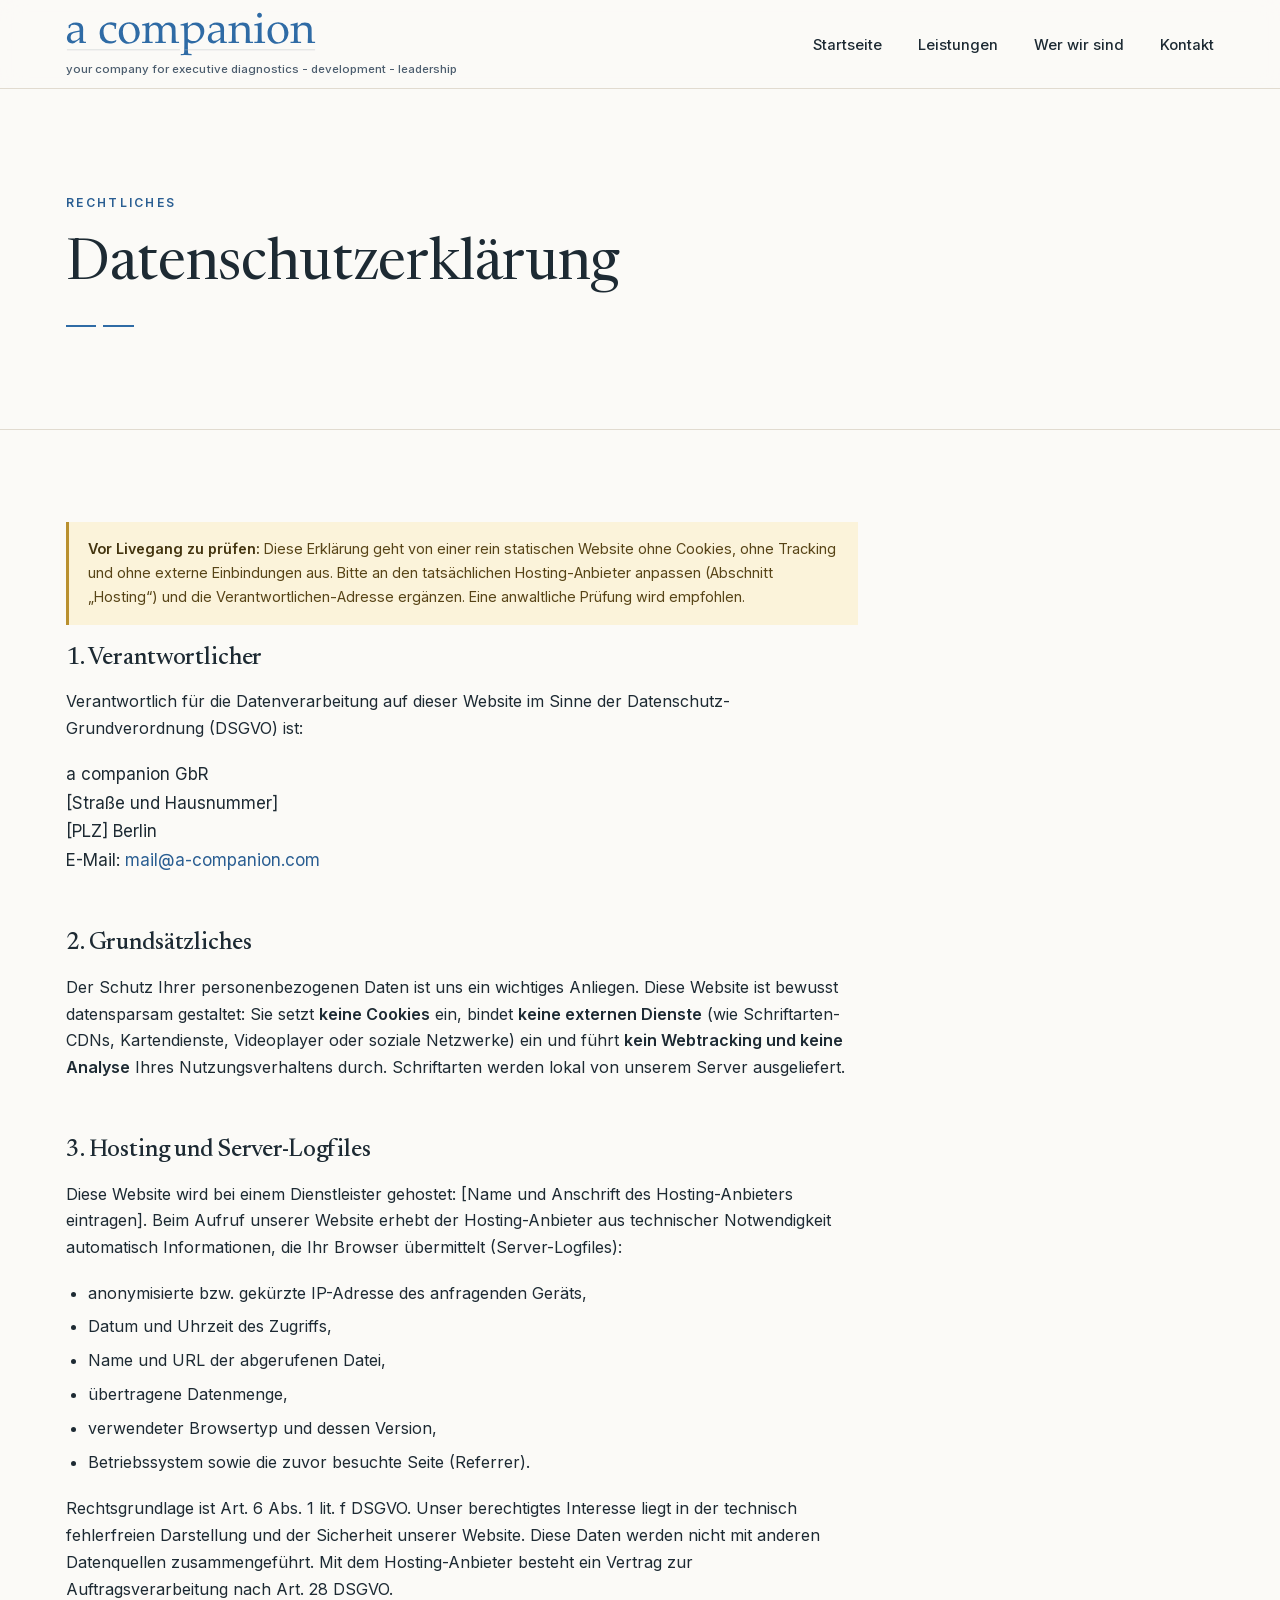
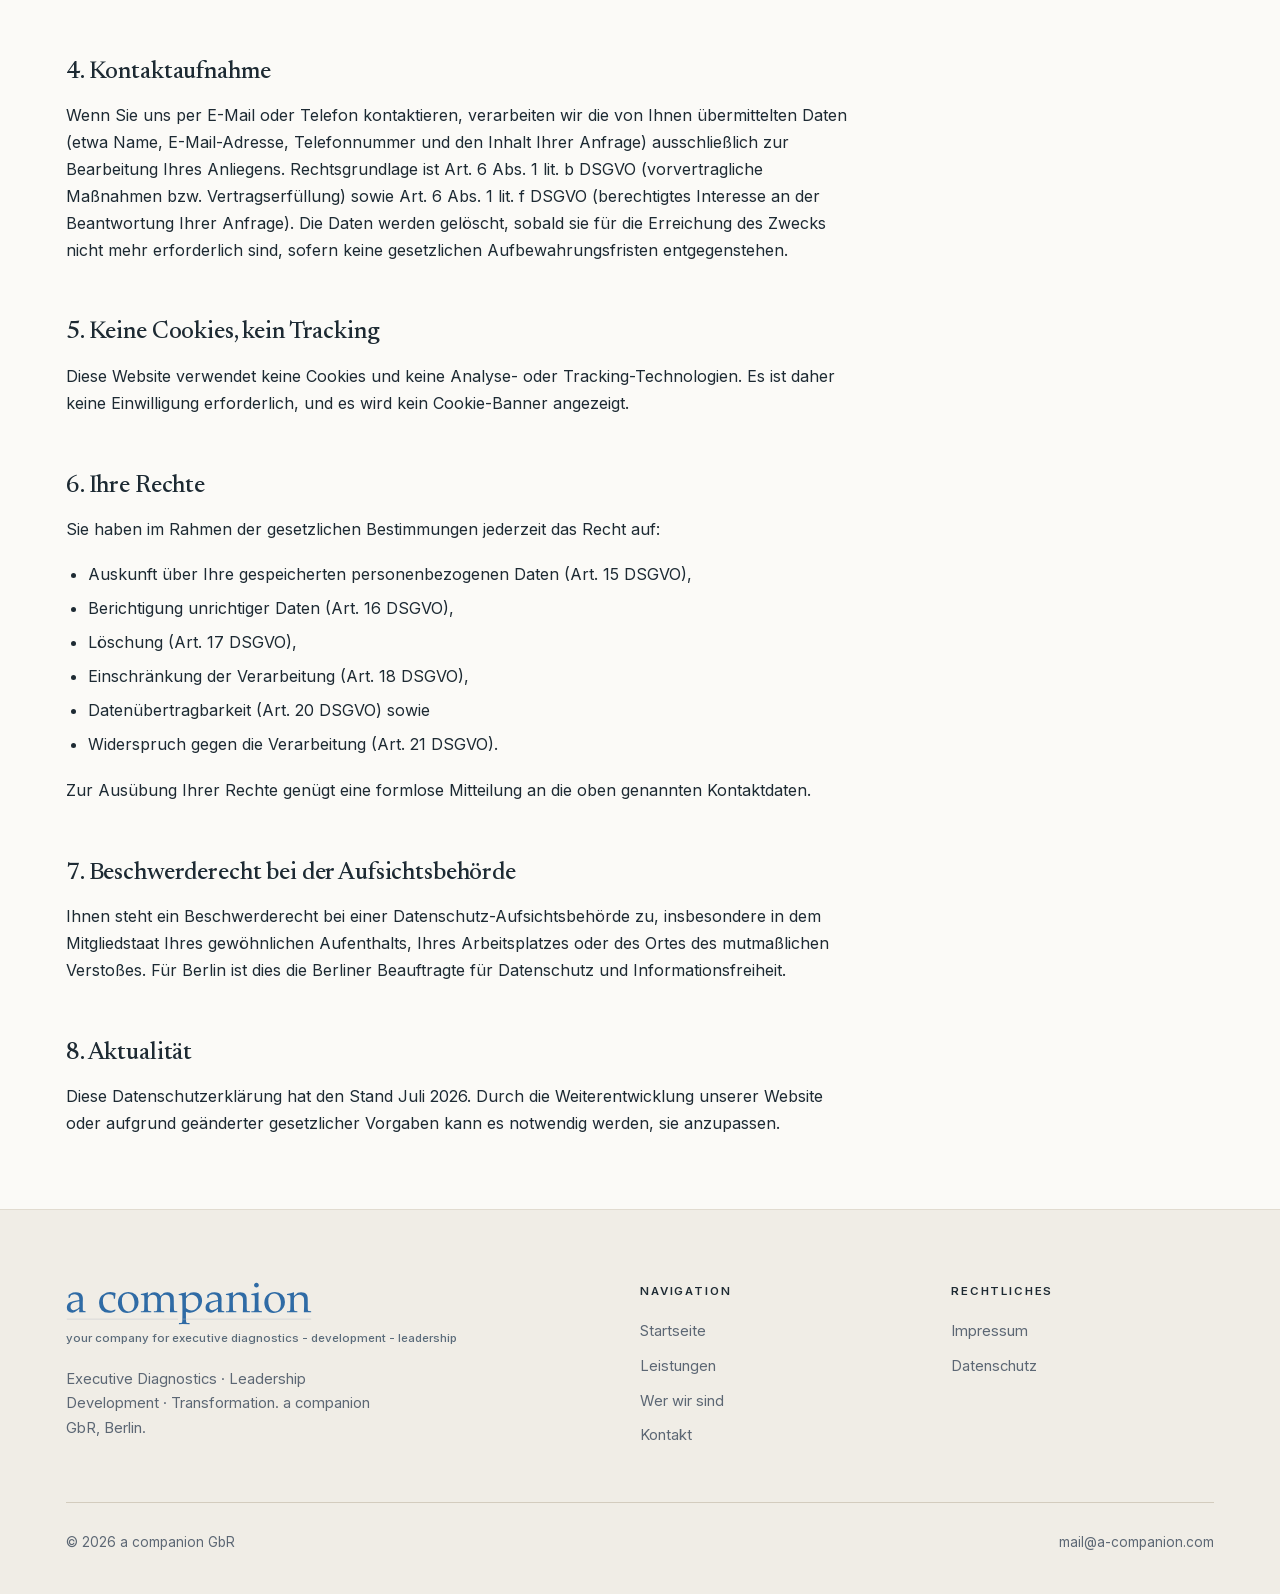
==== commit 343be369: "Claim als lesbarer HTML-Text unter der Wortmarke; Logo-Balance justiert - Claim (Unterzeile) jetzt e" ====
--- a/datenschutz.html
+++ b/datenschutz.html
@@ -16,8 +16,9 @@
 
 <header class="site-header">
   <div class="container site-header__inner">
-    <a class="site-logo" href="index.html" aria-label="a companion — zur Startseite">
-      <img src="assets/img/logo-a-companion.svg" alt="a companion" width="186" height="33">
+    <a class="site-logo" href="index.html" aria-label="a companion — your company for executive diagnostics, development, leadership">
+      <img src="assets/img/logo-a-companion.svg" alt="" width="202" height="35">
+      <span class="logo-tag">your company for executive diagnostics - development - leadership</span>
     </a>
     <button class="nav-toggle" aria-expanded="false" aria-controls="nav">Menü</button>
     <nav class="nav" id="nav" aria-label="Hauptnavigation">
@@ -162,7 +163,10 @@
   <div class="container">
     <div class="site-footer__grid">
       <div class="site-footer__brand">
-        <img src="assets/img/logo-a-companion-full.svg" alt="a companion — your company for executive diagnostics, development, leadership" width="260" height="57" loading="lazy">
+        <span class="site-footer__logo">
+          <img src="assets/img/logo-a-companion.svg" alt="" width="216" height="38" loading="lazy">
+          <span class="logo-tag">your company for executive diagnostics - development - leadership</span>
+        </span>
         <p>Executive Diagnostics · Leadership Development · Transformation. a companion GbR, Berlin.</p>
       </div>
       <div>
--- a/assets/css/style.css
+++ b/assets/css/style.css
@@ -221,13 +221,28 @@
 
 .site-header__inner {
   display: flex; align-items: center; justify-content: space-between;
-  gap: 24px; min-height: 78px;
-}
-
-.site-logo { display: block; flex-shrink: 0; }
-.site-logo img { width: 190px; }
+  gap: 24px; min-height: 88px;
+}
+@media (max-width: 720px) { .site-header__inner { min-height: 74px; } }
+
+.site-logo { display: inline-flex; flex-direction: column; gap: 8px; flex-shrink: 0; }
+.site-logo img { display: block; width: 250px; }
 .site-logo:hover { text-decoration: none; }
-@media (max-width: 480px) { .site-logo img { width: 168px; } }
+
+/* Claim als echter, lesbarer HTML-Text unter der Wortmarke */
+.logo-tag {
+  font-family: var(--sans);
+  font-weight: 500;
+  color: #4C5D6E;
+  white-space: nowrap;
+  line-height: 1;
+}
+.site-logo .logo-tag { font-size: 11.5px; letter-spacing: .002em; }
+
+@media (max-width: 720px) {
+  .site-logo img { width: 194px; }
+  .site-logo .logo-tag { display: none; }
+}
 
 .nav ul { display: flex; align-items: center; gap: 36px; }
 
@@ -596,7 +611,10 @@
   .site-footer__grid { grid-template-columns: 1fr 1fr; gap: 40px; }
   .site-footer__brand { grid-column: 1 / -1; }
 }
-.site-footer__brand img { width: 262px; margin-bottom: 22px; }
+.site-footer__logo { display: inline-flex; flex-direction: column; gap: 8px; margin-bottom: 22px; }
+.site-footer__logo img { display: block; width: 246px; max-width: 100%; }
+.site-footer__logo .logo-tag { font-size: 11.5px; letter-spacing: .002em; color: #5A6B7A; }
+@media (max-width: 440px) { .site-footer__logo .logo-tag { white-space: normal; line-height: 1.4; } }
 .site-footer__brand p { color: var(--muted); max-width: 36ch; font-size: .92rem; }
 
 .footer-head {
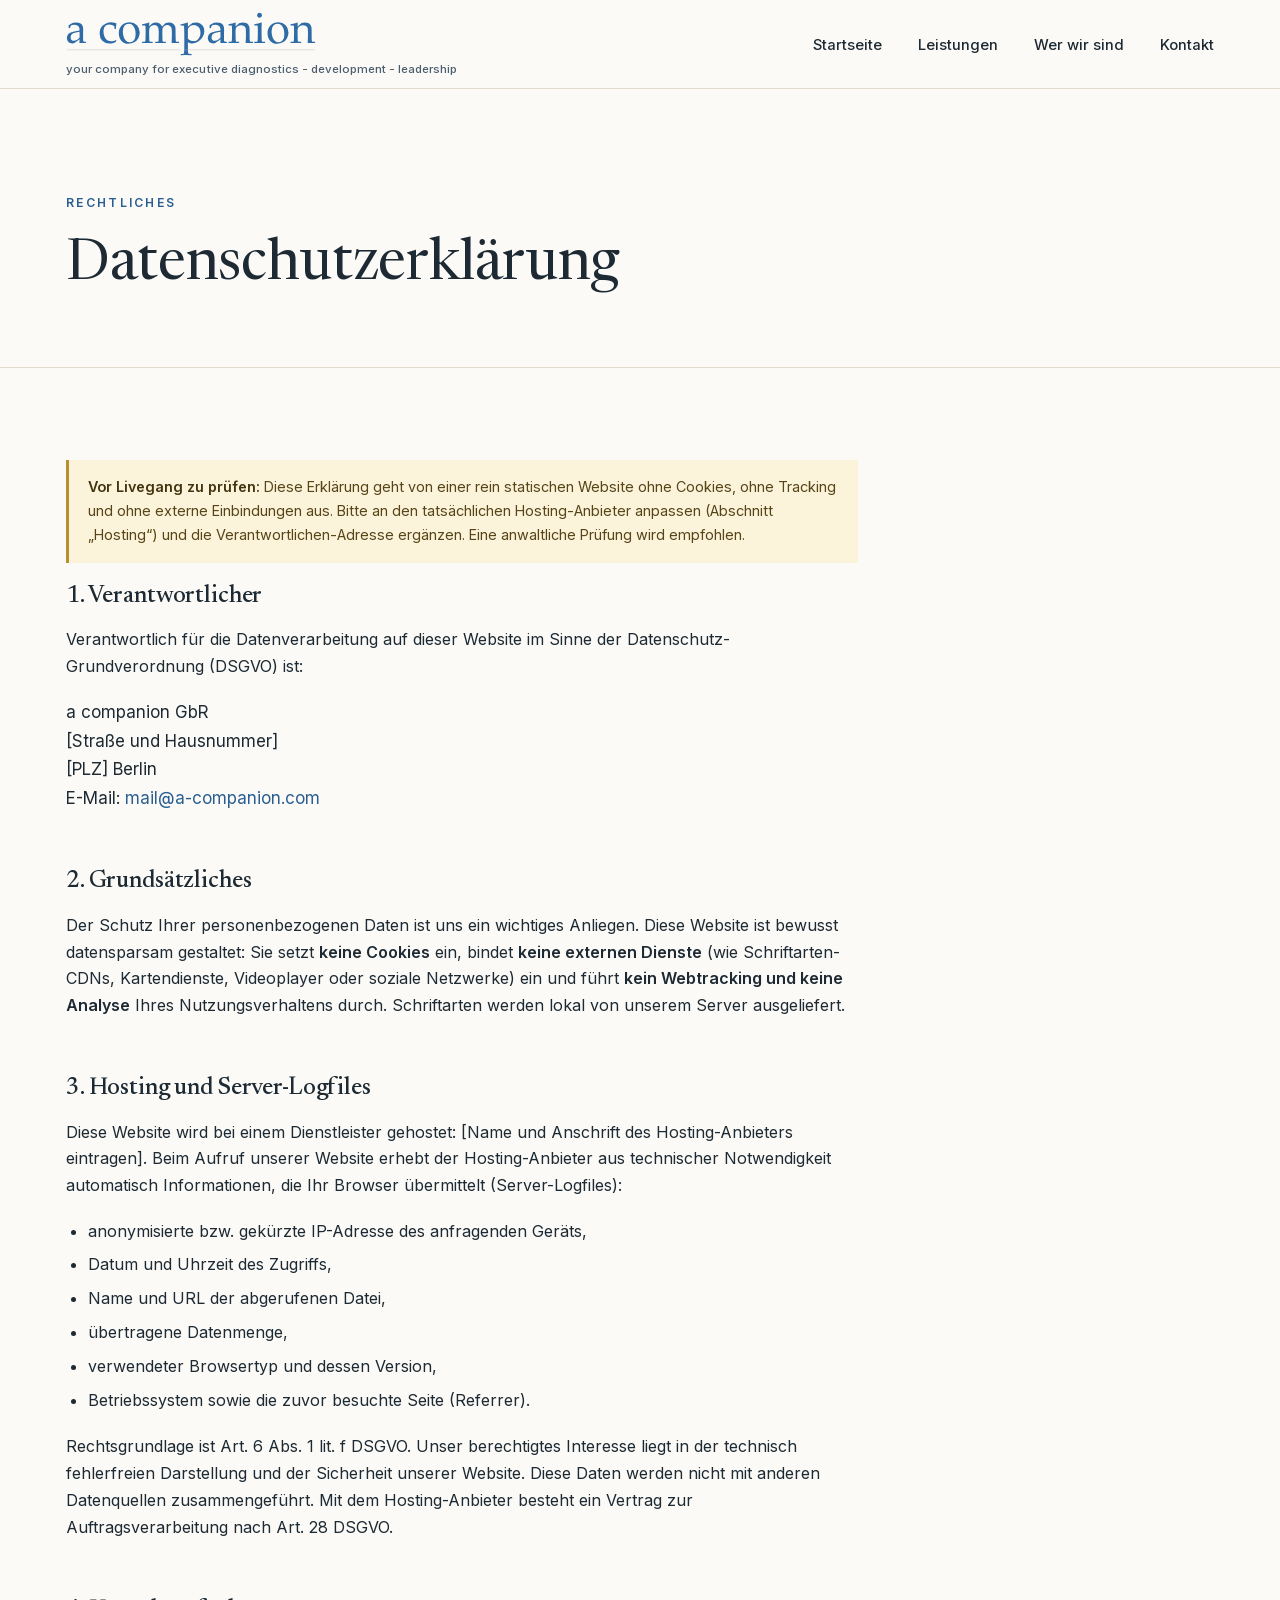
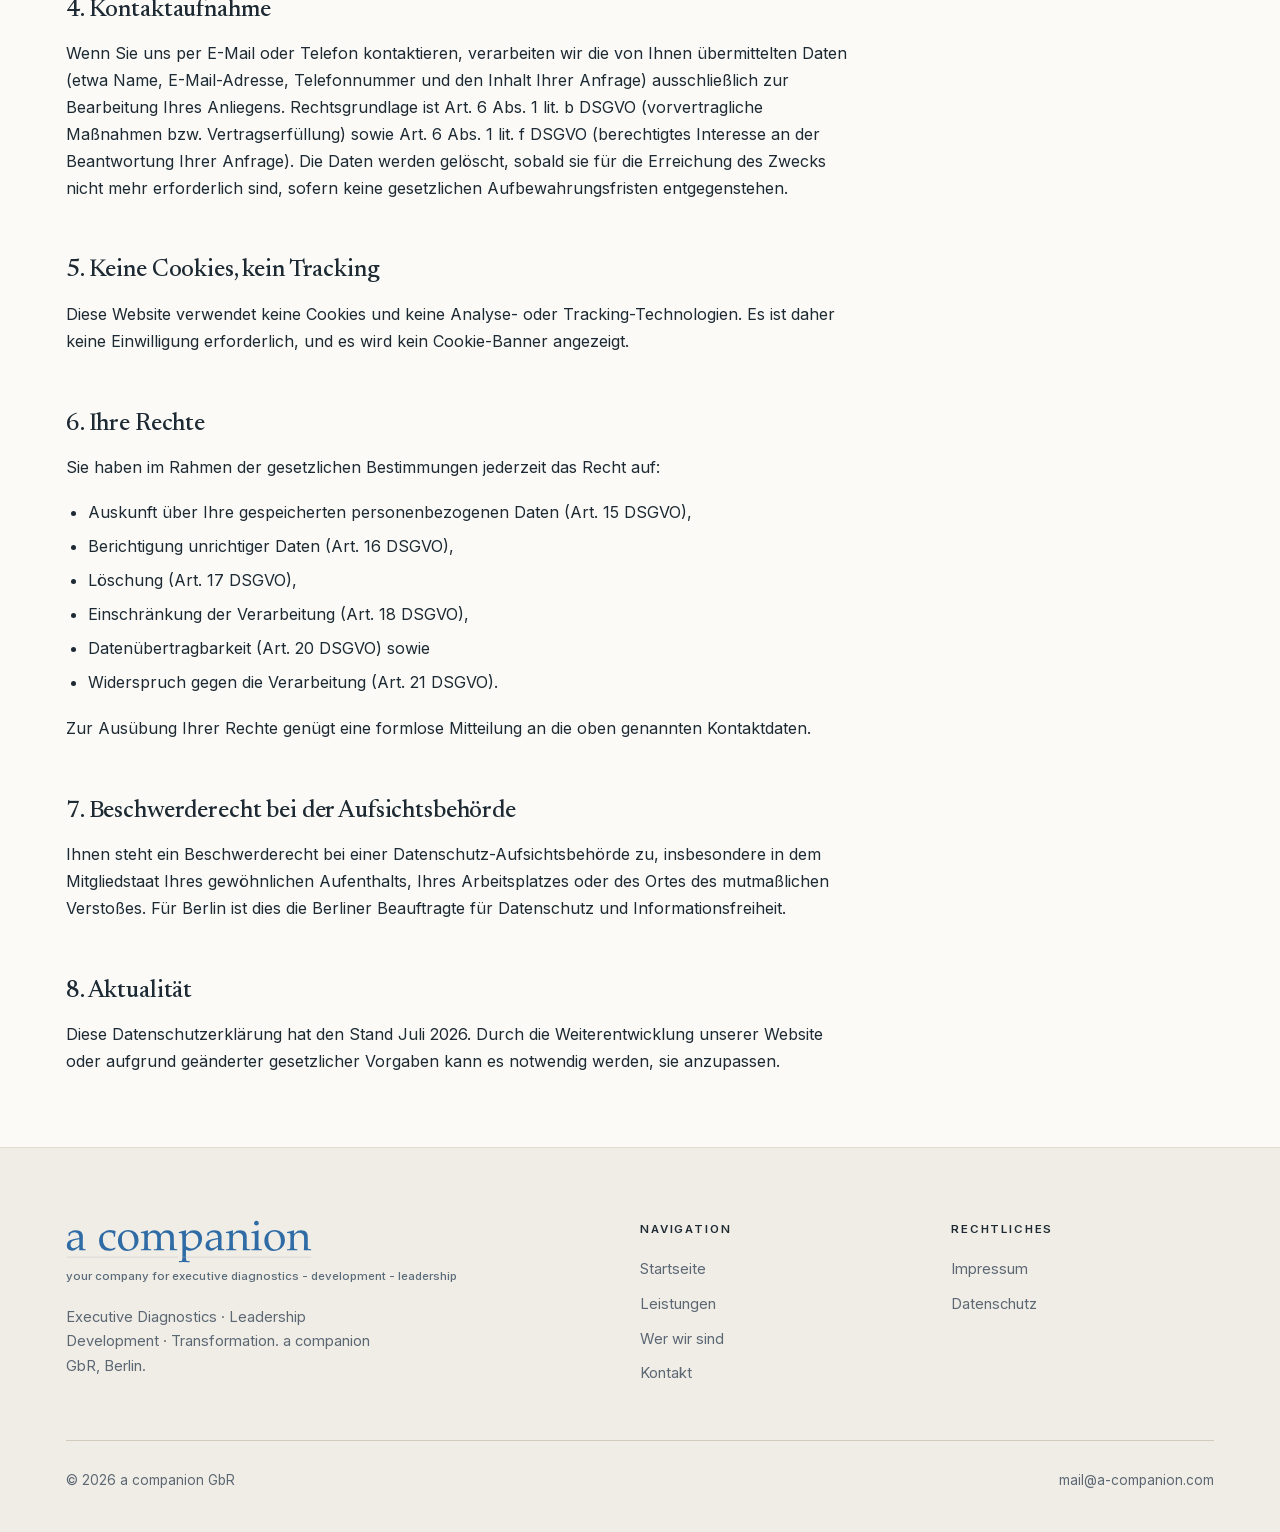
==== commit 9cc2be13: "Zierlinien unter den Überschriften entfernt (Kundenwunsch) - alle <hr class="rule"> entfernt - Abstä" ====
--- a/datenschutz.html
+++ b/datenschutz.html
@@ -37,7 +37,6 @@
     <div class="container">
       <p class="eyebrow">Rechtliches</p>
       <h1>Datenschutzerklärung</h1>
-      <hr class="rule">
     </div>
   </section>
 
--- a/assets/css/style.css
+++ b/assets/css/style.css
@@ -209,6 +209,11 @@
 
 .section-head { margin-bottom: 62px; max-width: 40ch; }
 .section-head .lede { color: var(--muted); }
+
+/* Abstand nach Überschriften (ersetzt die entfernten Zierlinien) */
+:where(h1, h2) + .lede,
+:where(h1, h2) + .measure { margin-top: 22px; }
+.cta :where(h1, h2) + p { margin-top: 22px; }
 
 /* --- Header --------------------------------------------------------------- */
 
@@ -332,9 +337,7 @@
 @media (max-width: 940px)  { .hero__gallery { max-width: 520px; } }
 @media (max-width: 420px)  { .hero__gallery { grid-template-columns: 1fr 1fr; gap: 12px; } }
 
-.portrait { margin: 0; }
-.portrait:nth-child(2) { margin-top: 34px; }        /* dezenter Versatz */
-@media (max-width: 940px) { .portrait:nth-child(2) { margin-top: 0; } }
+.portrait { margin: 0; }        /* beide Porträts auf gleicher Ebene */
 
 .portrait__frame {
   aspect-ratio: 4 / 5; overflow: hidden;
@@ -359,7 +362,7 @@
   padding-block: clamp(64px, 3rem + 5vw, 104px) clamp(40px, 2rem + 3vw, 68px);
   border-bottom: 1px solid var(--line);
 }
-.page-head .lede { color: var(--muted); margin-top: 4px; }
+.page-head .lede { color: var(--muted); margin-top: 22px; }
 
 /* --- Buttons -------------------------------------------------------------- */
 
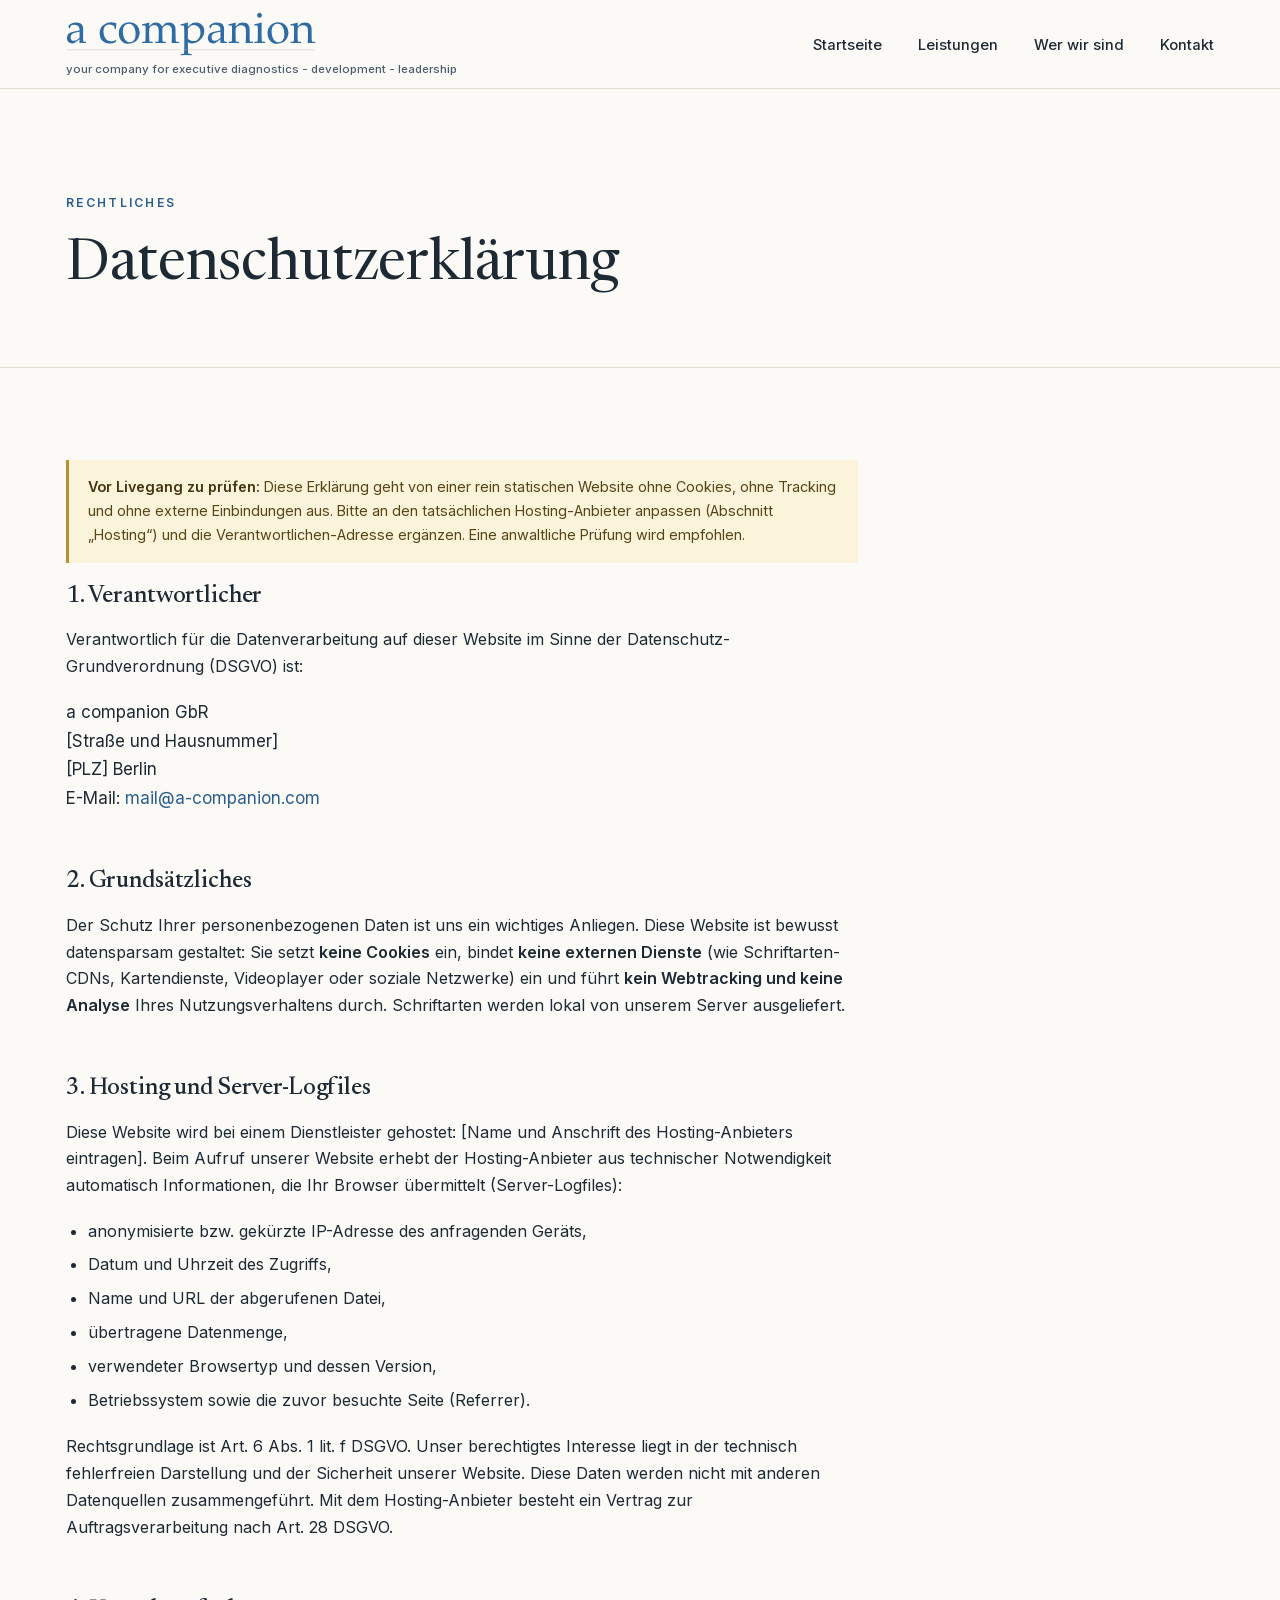
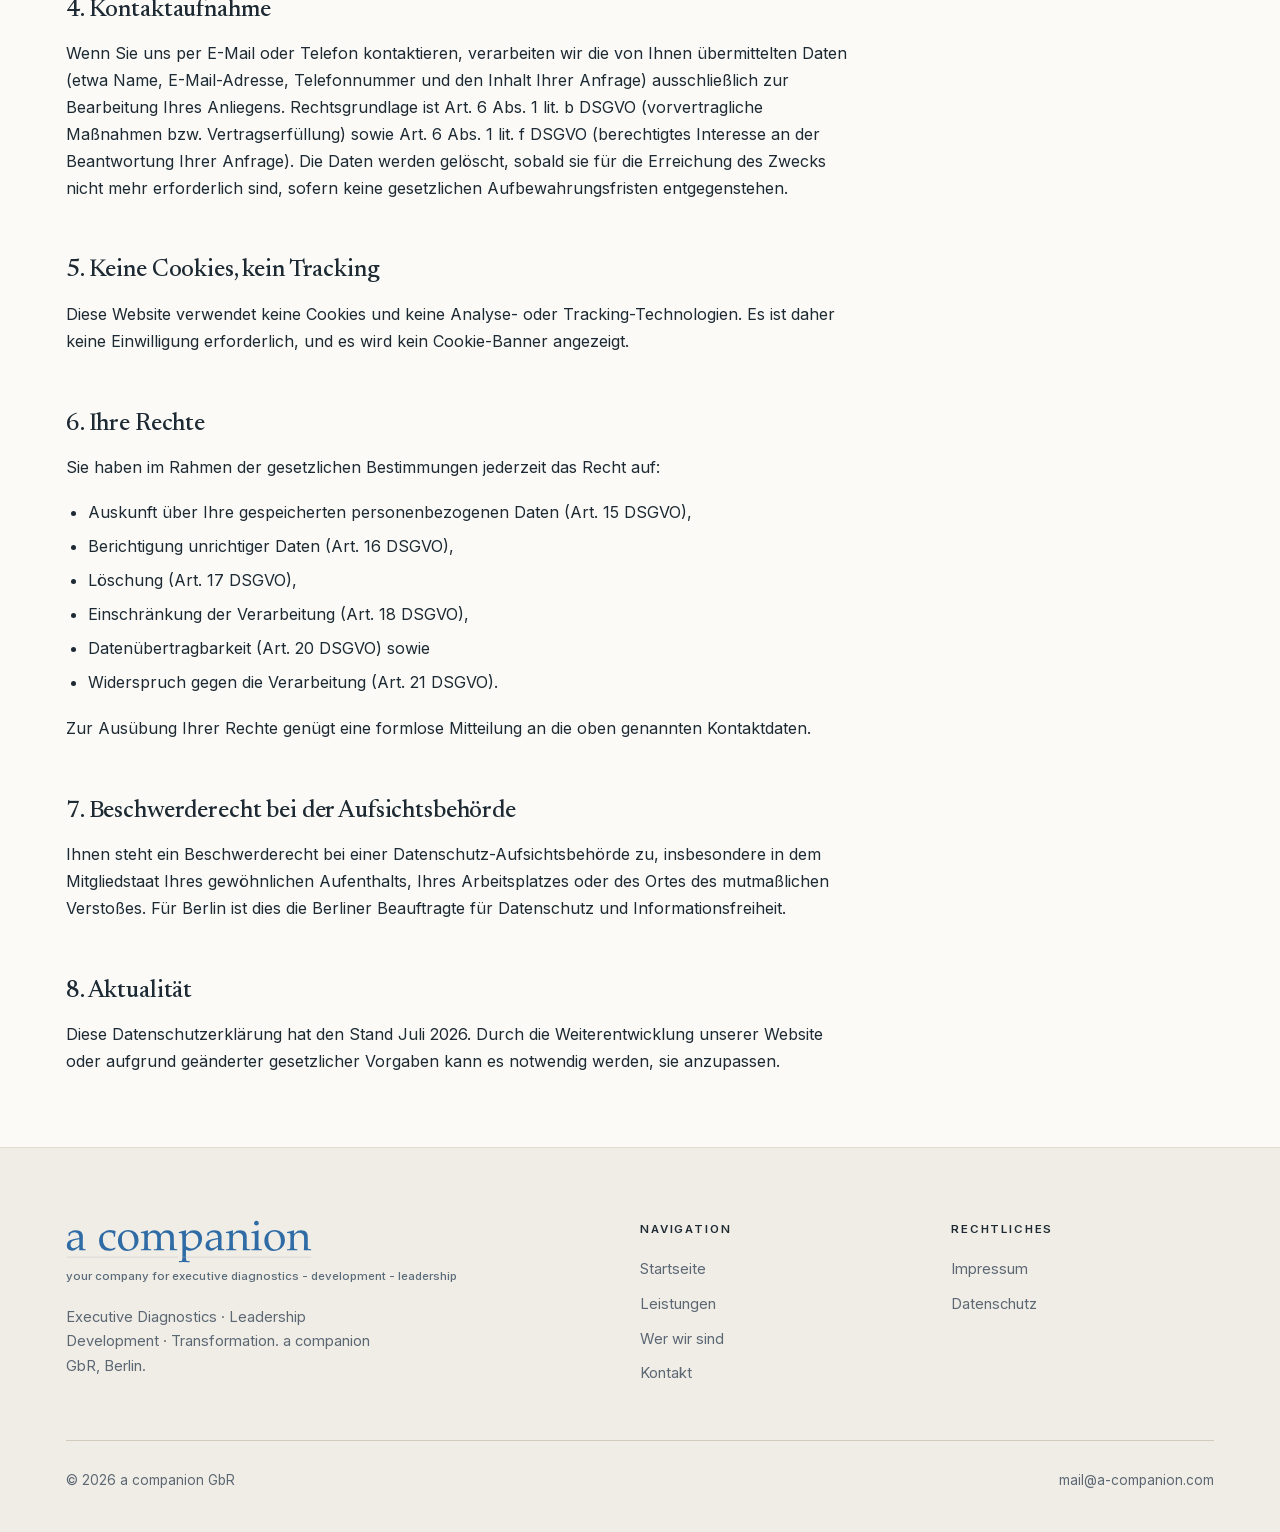
==== commit 684c64be: "Font-Loading gegen Layout-Shift + Branchen an Überschrift ausgerichtet Font-Loading (behebt "Wackeln" ====
--- a/datenschutz.html
+++ b/datenschutz.html
@@ -8,6 +8,8 @@
 <meta name="robots" content="noindex">
 <link rel="canonical" href="https://www.a-companion.com/datenschutz.html">
 <link rel="icon" href="favicon.svg" type="image/svg+xml">
+<link rel="preload" href="assets/fonts/newsreader-normal-latin.woff2" as="font" type="font/woff2" crossorigin>
+<link rel="preload" href="assets/fonts/inter-var-latin.woff2" as="font" type="font/woff2" crossorigin>
 <link rel="stylesheet" href="assets/css/style.css">
 </head>
 <body>
--- a/assets/css/style.css
+++ b/assets/css/style.css
@@ -56,6 +56,25 @@
   unicode-range: U+0100-02BA, U+02BD-02C5, U+02C7-02CC, U+02CE-02D7, U+02DD-02FF, U+0304, U+0308, U+0329, U+1D00-1DBF, U+1E00-1E9F, U+1EF2-1EFF, U+2020, U+20A0-20AB, U+20AD-20C0, U+2113, U+2C60-2C7F, U+A720-A7FF;
 }
 
+/* Metrisch abgestimmte System-Fallbacks — verhindern Layout-Shift beim
+   Font-Swap (Größe/Höhe entsprechen der Webfont, bis diese geladen ist). */
+@font-face {
+  font-family: 'Newsreader Fallback';
+  src: local('Georgia');
+  size-adjust: 123.54%;
+  ascent-override: 59.50%;
+  descent-override: 21.45%;
+  line-gap-override: 0%;
+}
+@font-face {
+  font-family: 'Inter Fallback';
+  src: local('Arial');
+  size-adjust: 138.27%;
+  ascent-override: 70.06%;
+  descent-override: 17.44%;
+  line-gap-override: 0%;
+}
+
 /* --- Design Tokens -------------------------------------------------------- */
 
 :root {
@@ -70,26 +89,26 @@
 
   /* Navy — dunkle Sektionen */
   --navy:       #142A3E;   /* Hero, dunkle Flächen */
-  --navy-2:     #1C3A54;
 
   /* Blau — aus dem Logo (kräftigere Fassung) */
   --blue:       #2F6BA5;   /* nur Deko, Linien, Großschrift */
   --blue-ink:   #2A5E92;   /* Links/Kleinakzente auf hell (6.3:1) */
   --blue-soft:  #9DBBD6;   /* Eyebrows/Akzente auf Navy (7.4:1) */
+  --glow:       90, 131, 171;  /* Logo-Blau (#5A83AB) als RGB für weiche Verläufe/Auswahl */
 
   /* Linien */
   --line:       #E1DBD0;   /* warme Haarlinie auf hell */
   --line-2:     #D3CCBE;
-  --line-dark:  rgba(157,187,214,.24);
 
   /* Typo */
-  --serif: 'Newsreader', 'Iowan Old Style', Georgia, 'Times New Roman', serif;
-  --sans:  'Inter', -apple-system, BlinkMacSystemFont, 'Segoe UI', Roboto, Helvetica, Arial, sans-serif;
+  --serif: 'Newsreader', 'Newsreader Fallback', 'Iowan Old Style', Georgia, 'Times New Roman', serif;
+  --sans:  'Inter', 'Inter Fallback', -apple-system, BlinkMacSystemFont, 'Segoe UI', Roboto, Helvetica, Arial, sans-serif;
 
   /* Raum */
   --container: 1200px;
   --gutter: 26px;
   --section: 120px;
+  --space-head: 22px;   /* Abstand nach Überschriften (Ersatz der Zierlinien) */
 }
 
 @media (max-width: 900px) {
@@ -124,7 +143,7 @@
   border-radius: 2px;
 }
 
-::selection { background: rgba(90,131,171,.24); }
+::selection { background: rgba(var(--glow), .24); }
 
 @media (prefers-reduced-motion: reduce) {
   html { scroll-behavior: auto; }
@@ -176,26 +195,15 @@
 
 em, i { font-style: italic; }
 
-/* Tracked Uppercase-Label */
+/* Tracked Uppercase-Labels — geteilte Basis */
+.eyebrow, .hero__eyebrow, .claim-box__label, .block__title, .footer-head, .contact-card dt {
+  font-family: var(--sans); font-weight: 600; text-transform: uppercase;
+}
 .eyebrow {
-  font-family: var(--sans);
   font-size: .76rem;
-  font-weight: 600;
   letter-spacing: .19em;
-  text-transform: uppercase;
   color: var(--blue-ink);
   margin: 0 0 20px;
-}
-
-/* Signatur-Zierelement: kurze Linie mit Lücke — Echo der Logo-Grundlinie */
-.rule {
-  --gap: 7px;
-  width: 68px; height: 2px; border: 0;
-  margin: 26px 0 34px;
-  background:
-    linear-gradient(var(--blue), var(--blue)) left / 30px 100% no-repeat,
-    linear-gradient(var(--blue), var(--blue)) right / 31px 100% no-repeat;
-  background-color: transparent;
 }
 
 .lede {
@@ -212,15 +220,14 @@
 
 /* Abstand nach Überschriften (ersetzt die entfernten Zierlinien) */
 :where(h1, h2) + .lede,
-:where(h1, h2) + .measure { margin-top: 22px; }
-.cta :where(h1, h2) + p { margin-top: 22px; }
+:where(h1, h2) + .measure { margin-top: var(--space-head); }
+.cta :where(h1, h2, .pull) + p { margin-top: var(--space-head); }
 
 /* --- Header --------------------------------------------------------------- */
 
 .site-header {
   position: sticky; top: 0; z-index: 50;
-  background: rgba(251, 250, 247, .86);
-  backdrop-filter: saturate(140%) blur(12px);
+  background: rgba(251, 250, 247, .95);
   border-bottom: 1px solid var(--line);
 }
 
@@ -285,7 +292,7 @@
 
 /* --- Hero (Navy, editorial, mit Doppelporträt) ---------------------------- */
 
-.hero {
+.hero, .cta {
   position: relative;
   background: var(--navy);
   color: #fff;
@@ -294,8 +301,8 @@
 .hero::before {  /* weiche Tiefe rechts oben */
   content: ''; position: absolute; inset: 0;
   background:
-    radial-gradient(58% 70% at 88% 8%, rgba(90,131,171,.34), rgba(90,131,171,0) 60%),
-    radial-gradient(40% 55% at 6% 100%, rgba(90,131,171,.16), rgba(90,131,171,0) 60%);
+    radial-gradient(58% 70% at 88% 8%, rgba(var(--glow),.34), rgba(var(--glow),0) 60%),
+    radial-gradient(40% 55% at 6% 100%, rgba(var(--glow),.16), rgba(var(--glow),0) 60%);
   pointer-events: none;
 }
 .hero__inner {
@@ -311,9 +318,8 @@
 }
 
 .hero__eyebrow {
-  font-family: var(--sans);
-  font-size: .76rem; font-weight: 600; letter-spacing: .2em;
-  text-transform: uppercase; color: var(--blue-soft);
+  font-size: .76rem; letter-spacing: .2em;
+  color: var(--blue-soft);
   margin: 0 0 26px;
 }
 .hero__headline {
@@ -330,7 +336,6 @@
   color: rgba(255,255,255,.82);
   max-width: 42ch; margin: 30px 0 0;
 }
-.hero__cta { display: flex; flex-wrap: wrap; gap: 14px; margin-top: 40px; }
 
 /* Doppelporträt — gleichberechtigt, editoriale Anmutung */
 .hero__gallery { display: grid; grid-template-columns: 1fr 1fr; gap: 20px; }
@@ -339,12 +344,16 @@
 
 .portrait { margin: 0; }        /* beide Porträts auf gleicher Ebene */
 
+/* Foto-Rahmen (4:5, deckender Zuschnitt) — geteilt von Hero, Teaser, Profil */
+.portrait__frame, .person-teaser__photo, .profile__photo { aspect-ratio: 4 / 5; overflow: hidden; }
+.portrait__frame img, .person-teaser__photo img, .profile__photo img {
+  width: 100%; height: 100%; object-fit: cover;
+}
+
 .portrait__frame {
-  aspect-ratio: 4 / 5; overflow: hidden;
   background: rgba(255,255,255,.05);
   border: 1px solid rgba(255,255,255,.16);
 }
-.portrait__frame img { width: 100%; height: 100%; object-fit: cover; }
 .portrait figcaption {
   margin-top: 14px; font-family: var(--sans);
 }
@@ -362,7 +371,7 @@
   padding-block: clamp(64px, 3rem + 5vw, 104px) clamp(40px, 2rem + 3vw, 68px);
   border-bottom: 1px solid var(--line);
 }
-.page-head .lede { color: var(--muted); margin-top: 22px; }
+.page-head .lede { color: var(--muted); }  /* Abstand kommt aus der h1+.lede-Regel */
 
 /* --- Buttons -------------------------------------------------------------- */
 
@@ -380,11 +389,11 @@
 
 .btn-row { display: flex; flex-wrap: wrap; gap: 14px; margin-top: 40px; }
 
-/* Hero-Buttons: hell auf dunkel */
-.hero .btn--primary { background: #fff; color: var(--navy); border-color: #fff; }
-.hero .btn--primary:hover { background: rgba(255,255,255,.86); }
-.hero .btn--ghost { color: #fff; border-color: rgba(255,255,255,.42); }
-.hero .btn--ghost:hover { background: rgba(255,255,255,.1); border-color: #fff; }
+/* Buttons auf dunklen Flächen (Hero + CTA) */
+.hero .btn--primary, .cta .btn--primary { background: #fff; color: var(--navy); border-color: #fff; }
+.hero .btn--primary:hover, .cta .btn--primary:hover { background: rgba(255,255,255,.86); }
+.hero .btn--ghost, .cta .btn--ghost { color: #fff; border-color: rgba(255,255,255,.42); }
+.hero .btn--ghost:hover, .cta .btn--ghost:hover { background: rgba(255,255,255,.1); border-color: #fff; }
 
 /* Textlink mit Pfeil */
 .link-arrow {
@@ -403,11 +412,9 @@
 .grid { display: grid; gap: 44px; }
 .grid--3 { grid-template-columns: repeat(3, 1fr); }
 .grid--2 { grid-template-columns: repeat(2, 1fr); }
-.split { display: grid; grid-template-columns: minmax(0, 5fr) minmax(0, 7fr); gap: clamp(32px, 5vw, 80px); }
 
 @media (max-width: 900px) {
   .grid--3, .grid--2 { grid-template-columns: 1fr; gap: 48px; }
-  .split { grid-template-columns: 1fr; gap: 32px; }
 }
 
 /* --- Leistungsfeld-Karte (Startseite) ------------------------------------- */
@@ -421,29 +428,35 @@
   content: ''; position: absolute; top: -1px; left: 0;
   width: 44px; height: 2px; background: var(--blue);
 }
-.field__num {
-  font-family: var(--serif); font-style: italic;
-  font-size: 1rem; color: var(--blue-ink); margin-bottom: 12px;
-}
 .field h3 { margin-bottom: 14px; }
 .field p { color: var(--muted); font-size: 1rem; }
 .field .link-arrow { margin-top: 24px; }
 
-/* --- Branchenliste -------------------------------------------------------- */
-
-.tags { display: flex; flex-wrap: wrap; gap: 10px; margin-top: 6px; }
-.tags li {
-  border: 1px solid var(--line-2); border-radius: 2px;
-  padding: 9px 17px; font-size: .9rem; color: var(--ink); background: var(--surface);
-}
+/* --- Branchen (Kompetenz) ------------------------------------------------- */
+
+.industries {
+  display: grid; grid-template-columns: 1fr 1fr;
+  gap: 22px 30px; margin-top: 4px;
+}
+@media (max-width: 520px) { .industries { grid-template-columns: 1fr; } }
+
+.industries__item {
+  display: flex; align-items: center; gap: 15px;
+  font-size: .98rem; line-height: 1.3; color: var(--ink);
+}
+.industries__icon {
+  flex: none; width: 46px; height: 46px; border-radius: 50%;
+  display: grid; place-items: center;
+  border: 1px solid var(--line-2); color: var(--blue);
+  transition: border-color .2s ease, color .2s ease;
+}
+.industries__icon svg { width: 22px; height: 22px; }
+.industries__item:hover .industries__icon { border-color: var(--blue); color: var(--blue-ink); }
 
 /* --- Partner-Teaser (Startseite) ------------------------------------------ */
 
-.person-teaser__photo {
-  aspect-ratio: 4 / 5; overflow: hidden; background: var(--tint);
-  margin-bottom: 28px;
-}
-.person-teaser__photo img { width: 100%; height: 100%; object-fit: cover; transition: transform .5s ease; }
+.person-teaser__photo { background: var(--tint); margin-bottom: 28px; }
+.person-teaser__photo img { transition: transform .5s ease; }
 .person-teaser:hover .person-teaser__photo img { transform: scale(1.03); }
 .person-teaser h3 { margin-bottom: 5px; }
 .person-teaser__role {
@@ -497,12 +510,11 @@
   margin-top: 40px; padding: 28px 30px; background: var(--surface);
   border: 1px solid var(--line); border-left: 2px solid var(--blue);
 }
-.claim-box p.claim-box__label {
-  font-family: var(--sans); font-size: .72rem; font-weight: 600; font-style: normal;
-  letter-spacing: .16em; text-transform: uppercase; color: var(--blue-ink);
+.claim-box__label {
+  font-size: .72rem; letter-spacing: .16em; color: var(--blue-ink);
   line-height: 1.4; margin: 0 0 10px;
 }
-.claim-box p {
+.claim-box__quote {
   font-family: var(--serif); font-size: 1.24rem; font-style: italic;
   line-height: 1.4; color: var(--ink); margin: 0;
 }
@@ -520,10 +532,7 @@
 .profile__aside { position: sticky; top: 108px; }
 @media (max-width: 960px) { .profile__aside { position: static; max-width: 360px; } }
 
-.profile__photo {
-  aspect-ratio: 4 / 5; overflow: hidden; background: var(--tint); margin-bottom: 28px;
-}
-.profile__photo img { width: 100%; height: 100%; object-fit: cover; }
+.profile__photo { background: var(--tint); margin-bottom: 28px; }
 .profile__name { margin-bottom: 7px; }
 .profile__role {
   font-family: var(--sans); font-size: .88rem; font-weight: 500;
@@ -537,8 +546,7 @@
 
 .block + .block { margin-top: 52px; }
 .block__title {
-  font-family: var(--sans); font-size: .74rem; font-weight: 600;
-  letter-spacing: .16em; text-transform: uppercase; color: var(--blue-ink);
+  font-size: .74rem; letter-spacing: .16em; color: var(--blue-ink);
   padding-bottom: 13px; margin-bottom: 24px; border-bottom: 1px solid var(--line-2);
 }
 
@@ -576,29 +584,24 @@
 }
 .contact-card dl { margin: 0; }
 .contact-card dt {
-  font-family: var(--sans); font-size: .72rem; font-weight: 600;
-  letter-spacing: .13em; text-transform: uppercase; color: var(--muted); margin-bottom: 3px;
+  font-size: .72rem; letter-spacing: .13em; color: var(--muted); margin-bottom: 3px;
 }
 .contact-card dd { margin: 0 0 18px; font-size: 1.06rem; }
 .contact-card dd:last-child { margin-bottom: 0; }
 
-/* --- Dunkle Sektion / CTA ------------------------------------------------- */
-
-.cta { position: relative; background: var(--navy); color: #fff; overflow: hidden; }
+/* --- Dunkle Sektion / CTA (Basis siehe .hero, .cta oben) ------------------ */
+
 .cta::before {
   content: ''; position: absolute; inset: 0;
-  background: radial-gradient(50% 80% at 82% 12%, rgba(90,131,171,.28), rgba(90,131,171,0) 60%);
+  background: radial-gradient(50% 80% at 82% 12%, rgba(var(--glow),.28), rgba(var(--glow),0) 60%);
   pointer-events: none;
 }
 .cta .container { position: relative; z-index: 1; padding-block: clamp(72px, 4rem + 4vw, 116px); }
 .cta h2 { color: #fff; }
+.cta .eyebrow { color: var(--blue-soft); }
 .cta .pull { color: #fff; }
 .cta .pull em { color: var(--blue-soft); }
 .cta p { color: rgba(255,255,255,.78); max-width: 52ch; }
-.cta .btn--primary { background: #fff; color: var(--navy); border-color: #fff; }
-.cta .btn--primary:hover { background: rgba(255,255,255,.86); }
-.cta .btn--ghost { color: #fff; border-color: rgba(255,255,255,.42); }
-.cta .btn--ghost:hover { background: rgba(255,255,255,.1); border-color: #fff; }
 
 /* --- Footer --------------------------------------------------------------- */
 
@@ -621,8 +624,7 @@
 .site-footer__brand p { color: var(--muted); max-width: 36ch; font-size: .92rem; }
 
 .footer-head {
-  font-family: var(--sans); font-size: .72rem; font-weight: 600;
-  letter-spacing: .16em; text-transform: uppercase; color: var(--ink); margin-bottom: 18px;
+  font-size: .72rem; letter-spacing: .16em; color: var(--ink); margin-bottom: 18px;
 }
 .site-footer li { margin-bottom: 10px; }
 .site-footer a { color: var(--muted); }
